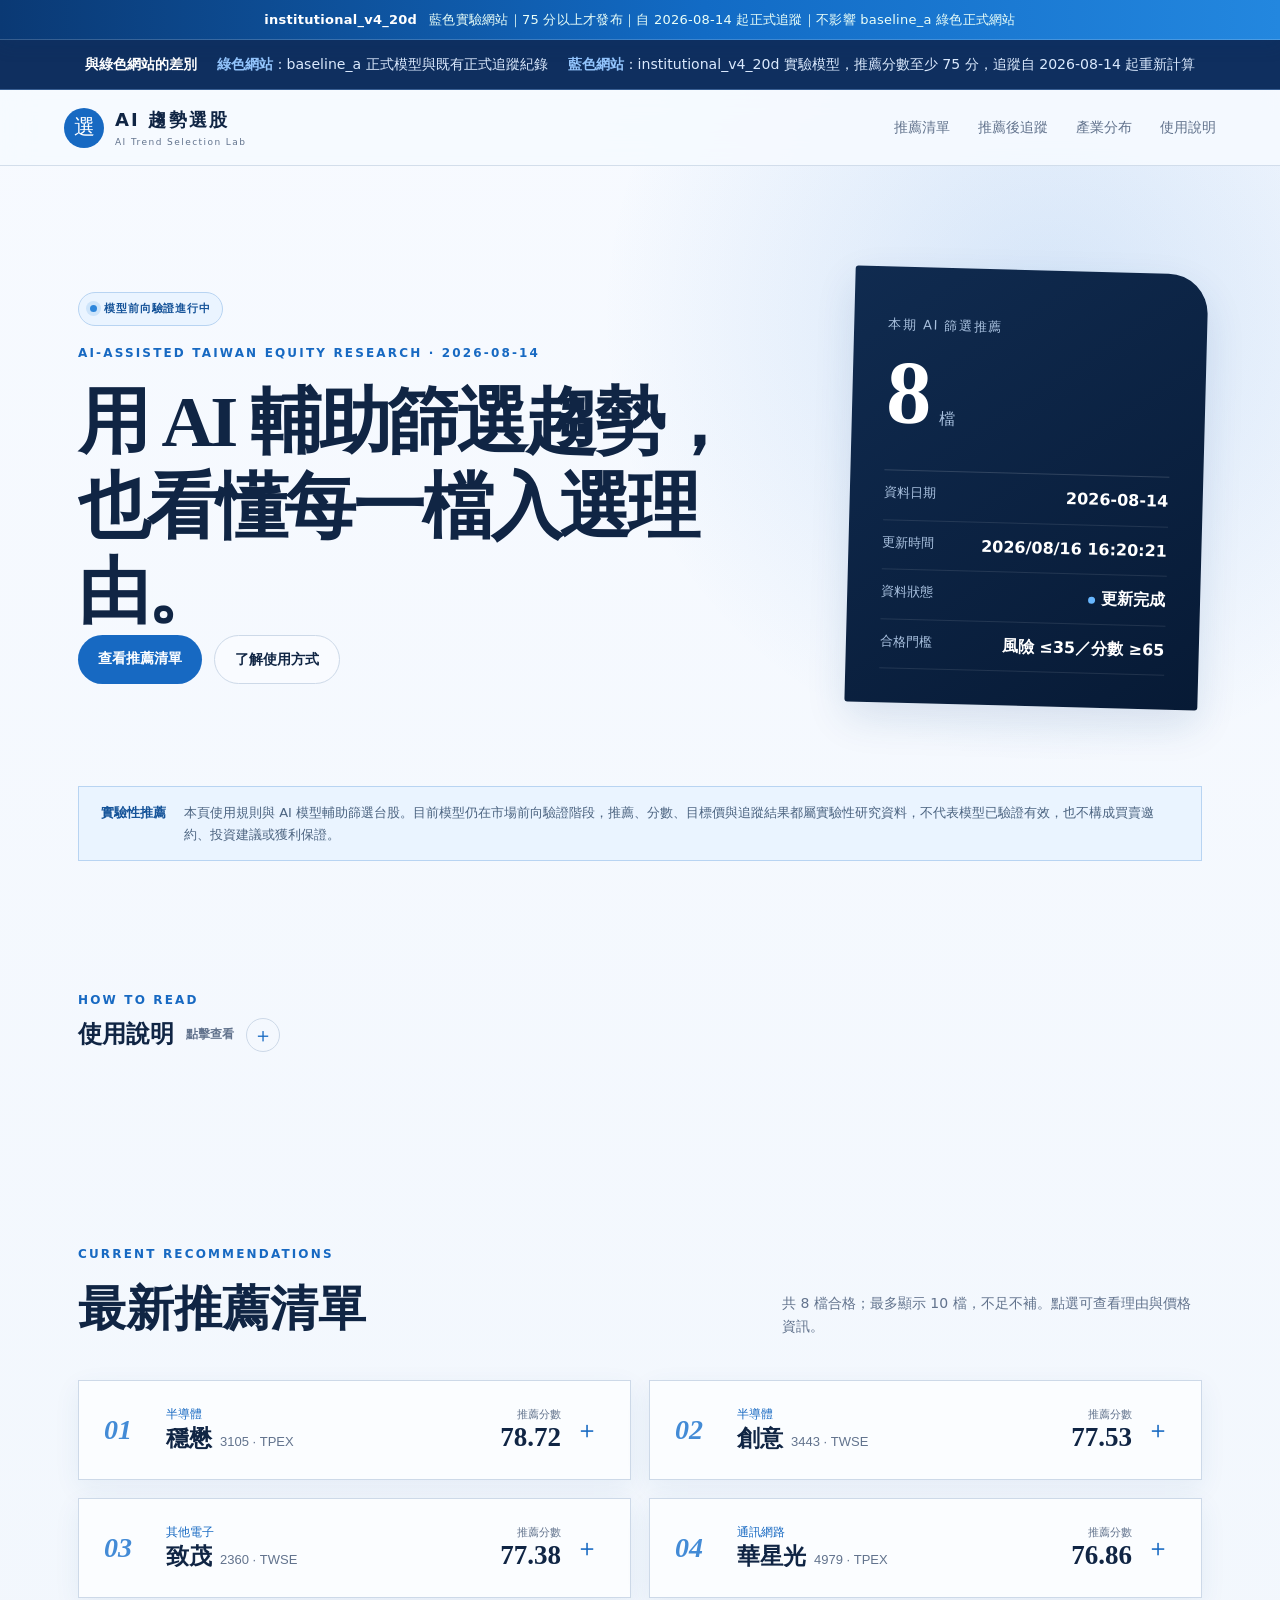
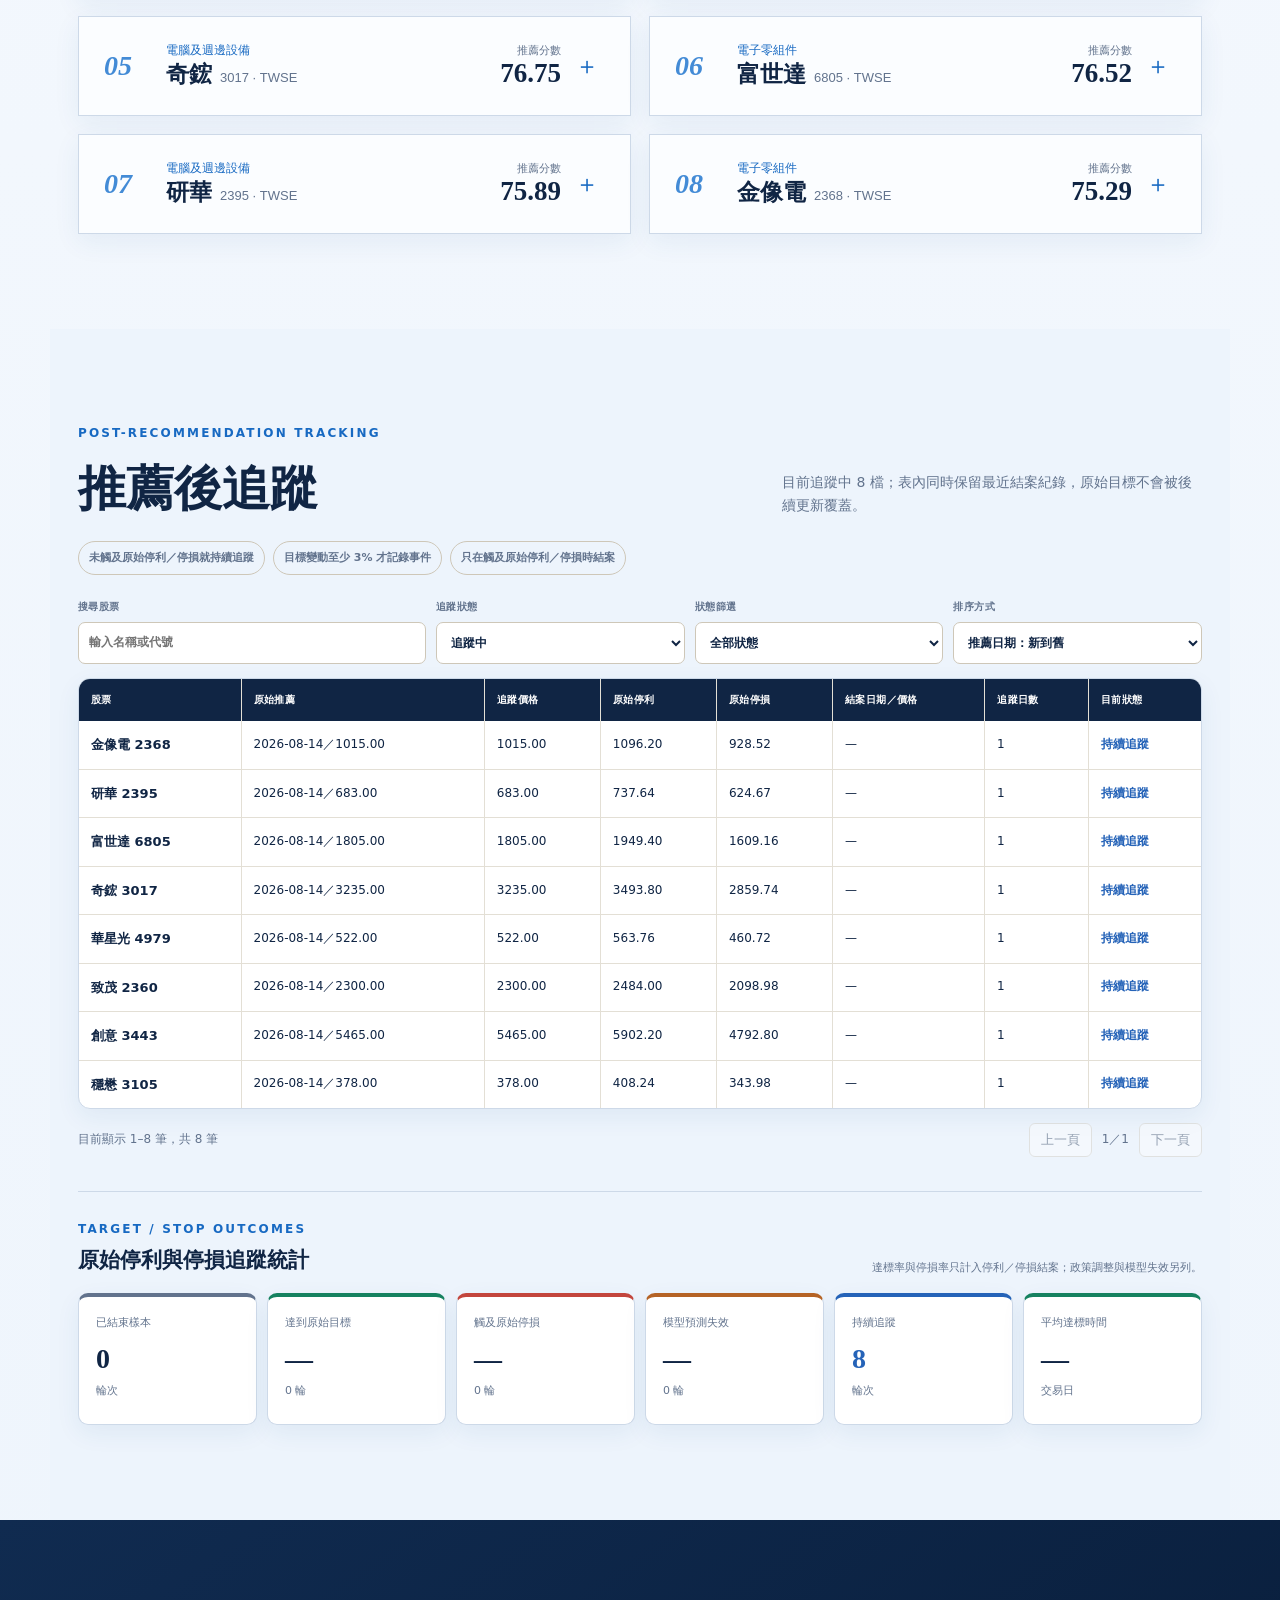
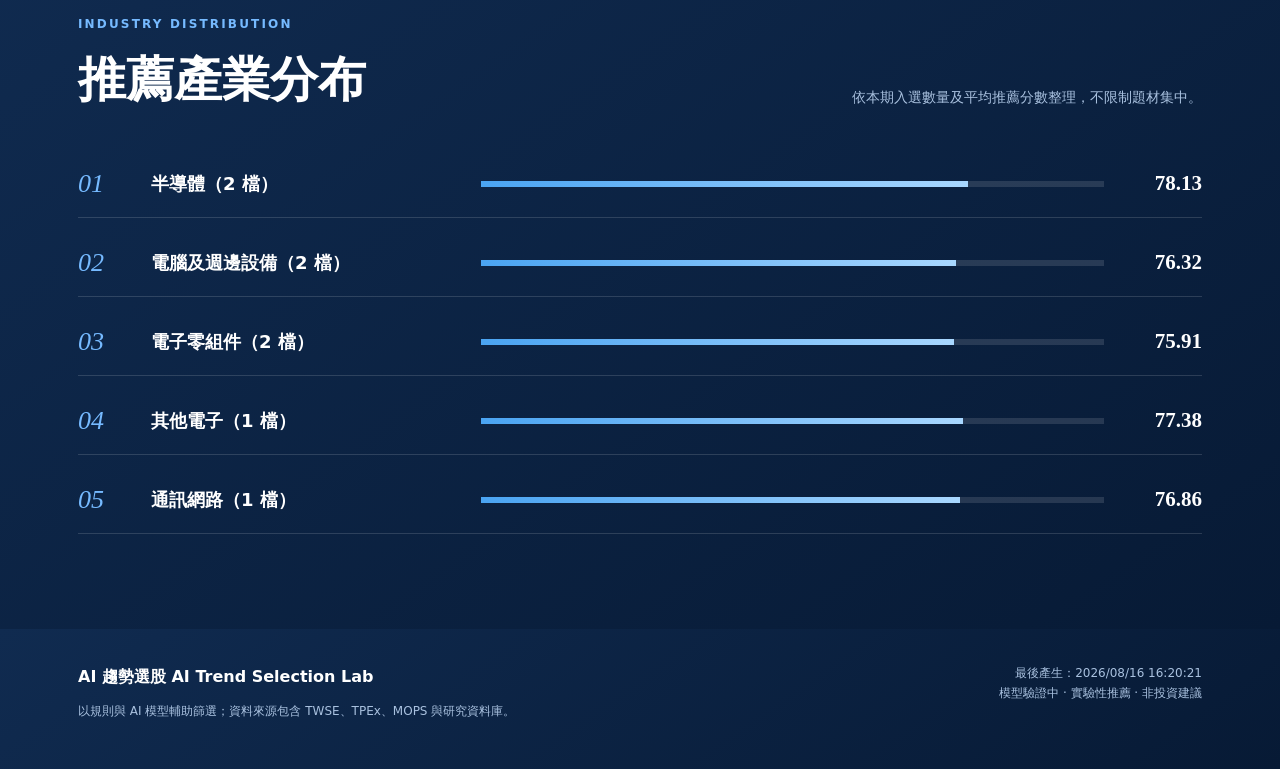
==== institutional-v4-20d/index.html @ fc63d59e "Update recommendation page for 2026-08-14" ====
<!doctype html>
<html lang="zh-Hant">
<head>
  <meta charset="utf-8">
  <meta name="viewport" content="width=device-width,initial-scale=1">
  <meta name="robots" content="noindex,nofollow,noarchive">
  <meta name="description" content="模型前向驗證中的 AI 台股篩選與實驗性推薦研究清單">
  <title>AI 趨勢選股研究室</title>
  <link rel="stylesheet" href="styles.css?v=20260723-1">
</head>
<body>
  <div class="local-model-banner">
    <strong>institutional_v4_20d</strong>
    <span>藍色實驗網站｜75 分以上才發布｜自 2026-08-14 起正式追蹤｜不影響 baseline_a 綠色正式網站</span>
  </div>
  <section class="model-difference" aria-label="藍色與綠色網站差異">
    <strong>與綠色網站的差別</strong>
    <div>
      <span><b>綠色網站</b>：baseline_a 正式模型與既有正式追蹤紀錄</span>
      <span><b>藍色網站</b>：institutional_v4_20d 實驗模型，推薦分數至少 75 分，追蹤自 2026-08-14 起重新計算</span>
    </div>
  </section>
  <header class="site-header">
    <a class="brand" href="#top">
      <span class="brand-mark">選</span>
      <span><strong>AI 趨勢選股</strong><small>AI Trend Selection Lab</small></span>
    </a>
    <nav>
      <a href="#recommendations">推薦清單</a>
      <a href="#tracking">推薦後追蹤</a>
      <a href="#industries">產業分布</a>
      <a href="#method">使用說明</a>
    </nav>
  </header>

  <main id="top">
    <section class="hero">
      <div class="hero-copy">
        <div class="validation-badge"><span></span>模型前向驗證進行中</div>
        <p class="eyebrow">AI-ASSISTED TAIWAN EQUITY RESEARCH · <span data-as-of>載入中</span></p>
        <h1>用 AI 輔助篩選趨勢，<br>也看懂每一檔入選理由。</h1>
        <div class="hero-actions">
          <a class="button primary" href="#recommendations">查看推薦清單</a>
          <a class="button secondary" href="#method">了解使用方式</a>
        </div>
      </div>
      <aside class="signal-panel">
        <p>本期 AI 篩選推薦</p>
        <strong data-count>—</strong><span>檔</span>
        <dl>
          <div><dt>資料日期</dt><dd data-as-of>—</dd></div>
          <div><dt>更新時間</dt><dd data-generated>—</dd></div>
          <div><dt>資料狀態</dt><dd class="status-dot" data-status>載入中</dd></div>
          <div><dt>合格門檻</dt><dd>風險 ≤35／分數 ≥65</dd></div>
        </dl>
      </aside>
    </section>

    <section class="notice">
      <strong>實驗性推薦</strong>
      <p>本頁使用規則與 AI 模型輔助篩選台股。目前模型仍在市場前向驗證階段，推薦、分數、目標價與追蹤結果都屬實驗性研究資料，不代表模型已驗證有效，也不構成買賣邀約、投資建議或獲利保證。</p>
    </section>

    <section class="section method">
      <details class="method-disclosure" id="method">
        <summary>
          <div>
            <p class="eyebrow">HOW TO READ</p>
            <div class="method-title-row">
              <h2>使用說明</h2>
              <span class="method-toggle"><span>點擊查看</span><b aria-hidden="true">＋</b></span>
            </div>
          </div>
        </summary>
        <p class="method-intro">先看當日推薦，再用推薦後追蹤查看之後更新的參考目標與狀態。</p>
        <ol class="method-steps">
          <li><span>01</span><div><h3>最新推薦</h3><p>風險不高於 35、分數不低於 65 才顯示；最多 10 檔且不補足。</p></div></li>
          <li><span>02</span><div><h3>個股詳情</h3><p>展開可查看價格、主要模型分數、日 K 圖、公司資訊與近期發展重點。</p></div></li>
          <li><span>03</span><div><h3>推薦後追蹤</h3><p>每輪固定保存推薦當時的原始停利與停損價格，只記錄是否觸及；未觸及就持續觀察。</p></div></li>
          <li><span>04</span><div><h3>大量資料操作</h3><p>可搜尋股票、切換追蹤中或已結案、篩選狀態、排序並以每頁 10 筆瀏覽。</p></div></li>
          <li><span>05</span><div><h3>研究用途</h3><p>分數與目標皆為模型參考；系統不管理實際持股、不配置固定本金，也不執行交易。</p></div></li>
          <li><span>06</span><div><h3>驗證狀態</h3><p>模型仍在收集未知未來市場資料；樣本成熟並通過預先設定門檻前，所有推薦均屬實驗性質。</p></div></li>
        </ol>
      </details>
    </section>

    <section class="section" id="recommendations">
      <div class="section-heading">
        <div><p class="eyebrow">CURRENT RECOMMENDATIONS</p><h2>最新推薦清單</h2></div>
        <p id="load-message">正在載入符合門檻的推薦資料；展開個股可查看完整內部分數。</p>
      </div>
      <div class="stock-grid" id="stock-grid"></div>
    </section>

    <section class="section tracking-section" id="tracking">
      <div class="section-heading">
        <div><p class="eyebrow">POST-RECOMMENDATION TRACKING</p><h2>推薦後追蹤</h2></div>
        <p id="tracking-message">保留原始推薦條件，並依最新模型資料更新參考目標與狀態。</p>
      </div>
      <div class="tracking-policy">
        <span>未觸及原始停利／停損就持續追蹤</span>
        <span>目標變動至少 3% 才記錄事件</span>
        <span>只在觸及原始停利／停損時結案</span>
      </div>
      <div class="tracking-controls">
        <label class="tracking-search">
          <span>搜尋股票</span>
          <input id="tracking-search" type="search" placeholder="輸入名稱或代號">
        </label>
        <label>
          <span>追蹤狀態</span>
          <select id="tracking-lifecycle">
            <option value="active">追蹤中</option>
            <option value="closed">已結案</option>
            <option value="all">全部</option>
          </select>
        </label>
        <label>
          <span>狀態篩選</span>
          <select id="tracking-status">
            <option value="all">全部狀態</option>
            <option value="active">持續追蹤</option>
            <option value="target_reached">已達原始目標</option>
            <option value="stop_triggered">已跌破原始停損</option>
            <option value="model_expired">模型預測失效</option>
          </select>
        </label>
        <label>
          <span>排序方式</span>
          <select id="tracking-sort">
            <option value="opened_desc">推薦日期：新到舊</option>
            <option value="days_desc">追蹤日數：多到少</option>
          </select>
        </label>
      </div>
      <div class="tracking-table-wrap">
        <table class="tracking-table">
          <thead><tr>
            <th>股票</th><th>原始推薦</th><th>追蹤價格</th><th>原始停利</th>
            <th>原始停損</th><th>結案日期／價格</th><th>追蹤日數</th><th>目前狀態</th>
          </tr></thead>
          <tbody id="tracking-body"></tbody>
        </table>
      </div>
      <div class="tracking-pagination">
        <span id="tracking-range">—</span>
        <div>
          <button id="tracking-prev" type="button">上一頁</button>
          <span id="tracking-page">—</span>
          <button id="tracking-next" type="button">下一頁</button>
        </div>
      </div>
      <section class="tracking-statistics" aria-labelledby="tracking-statistics-title">
        <div class="tracking-statistics-heading">
          <div>
            <p class="eyebrow">TARGET / STOP OUTCOMES</p>
            <h3 id="tracking-statistics-title">原始停利與停損追蹤統計</h3>
          </div>
          <p>達標率與停損率只計入停利／停損結案；政策調整與模型失效另列。</p>
        </div>
        <div class="tracking-stat-grid">
          <article class="tracking-stat-card neutral"><span>已結束樣本</span><strong data-tracking-stat="closed">0</strong><small>輪次</small></article>
          <article class="tracking-stat-card success"><span>達到原始目標</span><strong data-tracking-stat="target-rate">—</strong><small data-tracking-stat="target-count">0 輪</small></article>
          <article class="tracking-stat-card danger"><span>觸及原始停損</span><strong data-tracking-stat="stop-rate">—</strong><small data-tracking-stat="stop-count">0 輪</small></article>
          <article class="tracking-stat-card warning"><span>模型預測失效</span><strong data-tracking-stat="expired-rate">—</strong><small data-tracking-stat="expired-count">0 輪</small></article>
          <article class="tracking-stat-card active"><span>持續追蹤</span><strong data-tracking-stat="active">0</strong><small>輪次</small></article>
          <article class="tracking-stat-card success"><span>平均達標時間</span><strong data-tracking-stat="average-days">—</strong><small>交易日</small></article>
        </div>
      </section>
    </section>

    <section class="section industry-section" id="industries">
      <div class="section-heading">
        <div><p class="eyebrow">INDUSTRY DISTRIBUTION</p><h2>推薦產業分布</h2></div>
        <p>依本期入選數量及平均推薦分數整理，不限制題材集中。</p>
      </div>
      <div class="industry-list" id="industry-list"></div>
    </section>

  </main>

  <footer>
    <div><strong>AI 趨勢選股 AI Trend Selection Lab</strong><p>以規則與 AI 模型輔助篩選；資料來源包含 TWSE、TPEx、MOPS 與研究資料庫。</p></div>
    <div class="footer-meta"><span>最後產生：<span data-generated>—</span></span><span>模型驗證中 · 實驗性推薦 · 非投資建議</span></div>
  </footer>

  <template id="stock-template">
    <article class="stock-card">
      <button class="stock-summary" type="button" aria-expanded="false">
        <span class="rank"></span>
        <span class="stock-identity"><small class="industry"></small><strong class="name"></strong><span class="code"></span></span>
        <span class="score-block"><small>推薦分數</small><strong class="score"></strong></span>
        <span class="toggle" aria-hidden="true">＋</span>
      </button>
      <div class="stock-detail">
        <div class="detail-stats"></div>
        <div class="chart-grid">
          <figure class="chart-card price-chart">
            <figcaption><span>日K、成交量與投信</span><small>紅漲綠跌 · 共用時間軸</small></figcaption>
            <div class="chart-toolbar">
              <div class="ma-switch" aria-label="均線顯示">
                <label class="ma5"><input type="checkbox" value="5" checked>MA5</label>
                <label class="ma10"><input type="checkbox" value="10" checked>MA10</label>
                <label class="ma20"><input type="checkbox" value="20" checked>MA20</label>
              </div>
            </div>
            <div class="chart-host"></div>
          </figure>
          <figure class="chart-card score-chart"><figcaption><span>模型主要分數</span><small>下跌風險：低綠／中橘／高紅</small></figcaption><div class="chart-host"></div></figure>
        </div>
        <div class="reason-columns">
          <div class="selection-details">
            <h4>入選依據</h4>
            <ul class="positive-list"></ul>
            <section class="company-focus" hidden>
              <h5>近期發展重點</h5>
              <ul></ul>
              <div class="focus-meta"></div>
              <div class="focus-sources"></div>
            </section>
          </div>
          <aside class="company-profile">
            <h4>公司基本資訊</h4>
            <dl></dl>
          </aside>
        </div>
        <p class="formula"></p>
      </div>
    </article>
  </template>
  <script>
    // The recommendation bundle is regenerated before each launch. Give it a
    // unique URL so an already-open browser cannot reuse an older cached copy.
    const recommendationScript = document.createElement("script");
    recommendationScript.src = `recommendations-data.js?v=${Date.now()}`;
    recommendationScript.onload = () => {
      const appScript = document.createElement("script");
      appScript.src = `app.js?v=${Date.now()}`;
      document.body.appendChild(appScript);
    };
    document.body.appendChild(recommendationScript);
  </script>
</body>
</html>
---- institutional-v4-20d/styles.css ----
:root {
  --ink: #142a2b;
  --muted: #657574;
  --paper: #f5f1e8;
  --card: #fffdf8;
  --line: #d9d5ca;
  --teal: #0f6b65;
  --teal-dark: #084a47;
  --coral: #df6c4f;
  --gold: #bd8b2d;
  --shadow: 0 16px 40px rgba(20, 42, 43, .09);
}
* { box-sizing: border-box; }
html { scroll-behavior: smooth; }
body {
  margin: 0;
  color: var(--ink);
  background:
    radial-gradient(circle at 82% 8%, rgba(15,107,101,.10), transparent 26rem),
    var(--paper);
  font-family: "Noto Sans TC", "Microsoft JhengHei", system-ui, sans-serif;
  line-height: 1.65;
}
a { color: inherit; }
.site-header {
  height: 76px;
  padding: 0 clamp(22px, 5vw, 76px);
  display: flex;
  align-items: center;
  justify-content: space-between;
  border-bottom: 1px solid rgba(20,42,43,.12);
  background: rgba(245,241,232,.86);
  backdrop-filter: blur(14px);
  position: sticky;
  top: 0;
  z-index: 20;
}
.brand { display: flex; align-items: center; gap: 11px; text-decoration: none; }
.brand-mark {
  width: 40px; height: 40px; border-radius: 50%;
  display: grid; place-items: center; color: white; background: var(--teal);
  font-family: serif; font-size: 21px;
}
.brand strong { display:block; font-size: 18px; letter-spacing:.12em; }
.brand small { display:block; color:var(--muted); font-size:9px; letter-spacing:.16em; }
nav { display:flex; gap:28px; }
nav a { font-size:14px; text-decoration:none; color:var(--muted); }
nav a:hover { color:var(--teal); }
main { overflow:hidden; }
.hero {
  max-width: 1180px;
  margin: 0 auto;
  min-height: 620px;
  padding: 95px 28px 72px;
  display: grid;
  grid-template-columns: 1.45fr .75fr;
  gap: 90px;
  align-items: center;
}
.eyebrow { color:var(--teal); font-weight:800; font-size:12px; letter-spacing:.18em; margin:0 0 16px; }
h1 { font-family: "Noto Serif TC", "PMingLiU", serif; font-size:clamp(42px, 6vw, 72px); line-height:1.18; letter-spacing:-.045em; margin:0; }
.hero-intro { max-width:650px; color:var(--muted); font-size:18px; margin:28px 0 34px; }
.hero-actions { display:flex; gap:12px; flex-wrap:wrap; }
.validation-badge {
  width:fit-content; margin:0 0 18px; padding:7px 11px; border:1px solid #d8bd82;
  border-radius:999px; background:#fff7e4; color:#76520c; font-size:11px;
  font-weight:800; letter-spacing:.08em;
}
.validation-badge span {
  display:inline-block; width:7px; height:7px; margin-right:7px; border-radius:50%;
  background:var(--gold); box-shadow:0 0 0 4px rgba(189,139,45,.14);
}
.button { padding:12px 20px; border-radius:999px; text-decoration:none; font-weight:700; font-size:14px; }
.button.primary { color:white; background:var(--teal); }
.button.secondary { border:1px solid var(--line); background:rgba(255,255,255,.35); }
.signal-panel {
  background:var(--ink); color:white; border-radius:3px 40px 3px 3px;
  padding:34px; box-shadow:var(--shadow); transform:rotate(1.5deg);
}
.signal-panel > p { color:#aec4c0; font-size:13px; letter-spacing:.12em; }
.signal-panel > strong { font: 700 90px/1 serif; }
.signal-panel > span { color:#aec4c0; margin-left:8px; }
.signal-panel dl { margin:32px 0 0; border-top:1px solid rgba(255,255,255,.15); }
.signal-panel dl div { display:flex; justify-content:space-between; padding:11px 0; border-bottom:1px solid rgba(255,255,255,.1); }
.signal-panel dt { color:#aec4c0; font-size:13px; }
.signal-panel dd { margin:0; font-weight:700; }
.status-dot::before { content:""; display:inline-block; width:7px; height:7px; background:#66d6ad; border-radius:50%; margin-right:7px; }
.notice { max-width:1124px; margin:0 auto 30px; padding:15px 22px; border:1px solid #ddcba6; background:#fff7e4; display:flex; gap:18px; font-size:13px; }
.notice strong { color:#76520c; white-space:nowrap; }
.notice p { margin:0; color:#6d6047; }
.section { max-width:1180px; margin:0 auto; padding:95px 28px; }
.section-heading { display:flex; justify-content:space-between; align-items:end; gap:30px; margin-bottom:42px; }
.section-heading h2 { font:700 clamp(32px,4vw,48px)/1.2 "Noto Serif TC","PMingLiU",serif; margin:0; }
.section-heading > p { color:var(--muted); max-width:420px; margin:0; font-size:14px; }
.stock-grid { display:grid; grid-template-columns:1fr 1fr; gap:18px; }
.stock-card { background:var(--card); border:1px solid var(--line); box-shadow:0 8px 25px rgba(20,42,43,.035); }
.stock-card.open { grid-column:1/-1; box-shadow:var(--shadow); }
.stock-summary { width:100%; padding:25px; display:grid; grid-template-columns:48px 1fr auto 30px; gap:14px; align-items:center; text-align:left; color:inherit; background:none; border:0; cursor:pointer; }
.rank { color:var(--gold); font:italic 700 28px serif; }
.stock-identity small { display:block; color:var(--teal); font-size:12px; }
.stock-identity strong { font-size:23px; margin-right:8px; }
.stock-identity .code { color:var(--muted); font-size:13px; }
.score-block { text-align:right; }
.score-block small { display:block; color:var(--muted); font-size:11px; }
.score-block strong { font:700 27px serif; }
.toggle { font-size:24px; color:var(--teal); transition:.2s; }
.stock-card.open .toggle { transform:rotate(45deg); }
.stock-detail { display:none; padding:0 28px 28px 90px; }
.stock-card.open .stock-detail { display:block; }
.detail-stats { display:grid; grid-template-columns:repeat(4,1fr); gap:10px; background:transparent; border:0; margin-bottom:25px; }
.detail-stat { background:var(--paper); padding:14px; }
.detail-stat span { display:block; color:var(--muted); font-size:11px; }
.detail-stat strong { font-size:17px; }
.price-stat { position:relative; overflow:hidden; min-height:104px; padding:15px 16px 13px; border:1px solid var(--line); border-radius:11px; }
.price-stat::before { content:""; position:absolute; left:0; top:0; bottom:0; width:4px; background:var(--muted); }
.price-stat strong { display:block; margin:7px 0 3px; font:700 19px/1.2 serif; }
.price-stat small { display:block; color:var(--muted); font-size:10px; }
.price-stat.current { background:#f3f5f3; }.price-stat.current::before { background:#536a69; }
.price-stat.entry { background:#edf8f6; border-color:#c8e3de; }.price-stat.entry::before { background:var(--teal); }
.price-stat.target { background:#fff7e8; border-color:#ead7ae; }.price-stat.target::before { background:var(--gold); }
.price-stat.stop { background:#fff1ed; border-color:#edc9bf; }.price-stat.stop::before { background:var(--coral); }
.chart-grid { display:grid; grid-template-columns:2.4fr .8fr; gap:14px; margin:0 0 25px; }
.chart-card { margin:0; padding:18px; background:#fff; border:1px solid rgba(20,42,43,.1); border-radius:14px; min-width:0; box-shadow:0 8px 24px rgba(20,42,43,.055); }
.chart-card figcaption { display:flex; justify-content:space-between; gap:12px; font-size:13px; font-weight:800; margin-bottom:8px; }
.chart-card figcaption small { color:var(--muted); font-size:9px; font-weight:600; }
.legend::before { content:""; display:inline-block; width:10px; height:2px; margin:0 3px 3px 0; background:currentColor; }
.legend.ma5 { color:#df6c4f; }.legend.ma10 { color:#bd8b2d; }.legend.ma20 { color:#0f6b65; }.legend.ma60 { color:#7896a5; }
.chart-host { min-height:230px; }
.chart-host svg { display:block; width:100%; height:230px; overflow:visible; }
.price-chart .chart-host { min-height:360px; }
.price-chart .chart-host svg { height:360px; }
.chart-toolbar { display:flex; justify-content:space-between; align-items:center; gap:10px; margin:8px 0 3px; flex-wrap:wrap; }
.ma-switch { display:flex; gap:9px; flex-wrap:wrap; }
.ma-switch label { font-size:9px; font-weight:800; cursor:pointer; }
.ma-switch input { width:11px; height:11px; margin:0 3px 0 0; vertical-align:-2px; accent-color:currentColor; }
.ma-switch .ma5 { color:#df6c4f; }.ma-switch .ma10 { color:#bd8b2d; }.ma-switch .ma20 { color:#0f6b65; }
.chart-axis { stroke:#c9c5bb; stroke-width:1; }
.chart-gridline { stroke:#e9e6df; stroke-width:1; stroke-dasharray:3 4; }
.chart-label { fill:var(--muted); font-size:9px; }
.chart-latest { fill:var(--ink); font-size:10px; font-weight:800; }
.chart-section-label { fill:var(--ink); font-size:12px; font-weight:900; letter-spacing:.02em; }
.chart-crosshair { stroke:#344c4d; stroke-width:1; stroke-dasharray:3 3; pointer-events:none; }
.chart-tooltip { pointer-events:none; }
.chart-tooltip rect { fill:rgba(11,29,30,.94); stroke:rgba(255,255,255,.16); stroke-width:1; }
.chart-tooltip text { fill:#fff; font-size:10px; font-weight:650; }
.chart-tooltip tspan:first-child { fill:#80d5ca; font-weight:800; }
.chart-hover-layer { cursor:crosshair; touch-action:none; }
.score-bars { display:grid; gap:15px; padding:12px 2px 0; }
.score-row { display:grid; grid-template-columns:1fr 42px; gap:8px; font-size:11px; }
.score-row strong { text-align:right; font-size:13px; }
.score-track { grid-column:1/-1; height:9px; background:#e8e5de; border-radius:99px; overflow:hidden; }
.score-track span { display:block; height:100%; border-radius:99px; background:linear-gradient(90deg,#73c2b8,var(--teal)); }
.score-row.risk-low .score-track span { background:linear-gradient(90deg,#73c2b8,#168260); }
.score-row.risk-medium .score-track span { background:linear-gradient(90deg,#dfb65c,#c88722); }
.score-row.risk-high .score-track span { background:linear-gradient(90deg,#ef9a7f,#d84f45); }
.reason-columns { display:grid; grid-template-columns:1fr 1fr; gap:35px; align-items:start; }
.reason-columns h4 { margin:0 0 8px; }
.reason-columns ul { margin:0; padding-left:19px; color:var(--muted); font-size:14px; }
.positive-list li::marker { color:var(--teal); }
.selection-details { padding:18px 20px; }
.company-profile { padding:18px 20px; border:1px solid var(--line); border-radius:11px; background:#f7f5ef; }
.company-profile h4 { margin:0 0 13px; }
.company-profile dl { margin:0; display:grid; grid-template-columns:1fr 1fr; border-top:1px solid #d8d2c5; border-left:1px solid #d8d2c5; background:rgba(255,255,255,.58); }
.company-profile dl div { display:grid; min-height:42px; grid-template-columns:minmax(68px,.9fr) minmax(0,1.1fr); align-items:center; border-right:1px solid #d8d2c5; border-bottom:1px solid #d8d2c5; }
.company-profile dt { align-self:stretch; display:flex; align-items:center; padding:8px 9px; border-right:1px solid #e3dfd5; background:#ebe7dd; color:var(--muted); font-size:10px; letter-spacing:.03em; }
.company-profile dd { margin:0; padding:8px 9px; overflow-wrap:anywhere; font-size:12px; font-weight:800; text-align:left; }
.company-focus { margin-top:22px; padding-top:18px; border-top:1px solid var(--line); }
.company-focus[hidden] { display:none; }
.company-focus h5 { margin:0 0 9px; font-size:14px; }
.company-focus ul { margin:0; padding-left:18px; color:var(--ink); font-size:12px; line-height:1.65; }
.company-focus li + li { margin-top:6px; }
.company-focus li::marker { color:var(--teal); }
.focus-meta { margin-top:11px; color:var(--muted); font-size:10px; line-height:1.5; }
.focus-sources { display:flex; flex-wrap:wrap; gap:7px; margin-top:9px; }
.focus-sources a { padding:5px 8px; border:1px solid #c8c1b2; border-radius:99px; color:var(--teal); font-size:10px; font-weight:800; text-decoration:none; }
.focus-sources a:hover { background:#e9eee8; }
.formula { margin:20px 0 0; padding-top:14px; border-top:1px solid var(--line); color:var(--muted); font-size:12px; }
.tracking-section { background:#f4f1e9; }
.tracking-policy { display:flex; flex-wrap:wrap; gap:8px; margin:-18px 0 24px; }
.tracking-policy span { padding:7px 10px; border:1px solid #cec7b8; border-radius:99px; color:var(--muted); font-size:11px; font-weight:700; }
.tracking-controls { display:grid; grid-template-columns:minmax(210px,1.4fr) repeat(3,minmax(145px,1fr)); gap:10px; margin-bottom:14px; }
.tracking-controls label { display:flex; flex-direction:column; gap:6px; color:var(--muted); font-size:10px; font-weight:800; letter-spacing:.04em; }
.tracking-controls input,.tracking-controls select { width:100%; min-height:42px; padding:8px 10px; border:1px solid #cec7b8; border-radius:7px; background:#fff; color:var(--ink); font:inherit; font-size:12px; letter-spacing:0; }
.tracking-controls input:focus,.tracking-controls select:focus { outline:2px solid rgba(15,107,101,.2); border-color:var(--teal); }
.tracking-table-wrap { overflow-x:auto; border:1px solid var(--line); border-radius:12px; background:#fff; }
.tracking-table { width:100%; min-width:980px; border-collapse:collapse; }
.tracking-table th,.tracking-table td { padding:13px 12px; border-right:1px solid #e3dfd5; border-bottom:1px solid #e3dfd5; text-align:left; white-space:nowrap; font-size:12px; }
.tracking-table thead th { background:var(--ink); color:#fff; font-size:10px; letter-spacing:.04em; }
.tracking-table tbody th { color:var(--ink); font-size:13px; }
.tracking-table tr:last-child th,.tracking-table tr:last-child td { border-bottom:0; }
.tracking-table th:last-child,.tracking-table td:last-child { border-right:0; }
.tracking-status { font-weight:800; color:var(--teal); }
.tracking-status.active { color:#2563b8; }
.tracking-status.stop_triggered { color:#c3463d; }
.tracking-status.target_reached { color:#168260; }
.tracking-status.model_expired { color:#b56325; }
.tracking-status.policy_disqualified { color:#6b7280; }
.tracking-empty td { padding:35px 15px; color:var(--muted); text-align:center; }
.tracking-pagination { display:flex; align-items:center; justify-content:space-between; gap:20px; margin-top:14px; color:var(--muted); font-size:12px; }
.tracking-pagination > div { display:flex; align-items:center; gap:10px; }
.tracking-pagination button { padding:7px 11px; border:1px solid #cec7b8; border-radius:6px; background:#fff; color:var(--ink); cursor:pointer; }
.tracking-pagination button:disabled { opacity:.4; cursor:default; }
.tracking-statistics { margin-top:34px; padding-top:28px; border-top:1px solid var(--line); }
.tracking-statistics-heading { display:flex; align-items:end; justify-content:space-between; gap:24px; margin-bottom:16px; }
.tracking-statistics-heading .eyebrow { margin:0 0 3px; }
.tracking-statistics-heading h3 { margin:0; font-size:21px; }
.tracking-statistics-heading > p { max-width:470px; margin:0; color:var(--muted); font-size:11px; text-align:right; }
.tracking-stat-grid { display:grid; grid-template-columns:repeat(auto-fit,minmax(135px,1fr)); gap:10px; }
.tracking-stat-card { min-height:132px; padding:17px; border:1px solid var(--line); border-top:4px solid var(--muted); border-radius:10px; background:#fff; }
.tracking-stat-card span,.tracking-stat-card small { display:block; color:var(--muted); font-size:11px; }
.tracking-stat-card strong { display:block; margin:10px 0 7px; color:var(--ink); font:700 28px serif; }
.tracking-stat-card.success { border-top-color:#168260; }
.tracking-stat-card.danger { border-top-color:#c3463d; }
.tracking-stat-card.warning { border-top-color:#b56325; }
.tracking-stat-card.active { border-top-color:#2563b8; }
.tracking-stat-card.active strong { color:#2563b8; }
.industry-section { max-width:none; background:var(--ink); color:white; padding-left:max(28px,calc((100vw - 1124px)/2)); padding-right:max(28px,calc((100vw - 1124px)/2)); }
.industry-section .section-heading > p { color:#aebfbd; }
.industry-section .eyebrow { color:#73c2b8; }
.industry-list { display:grid; gap:12px; }
.industry-row { display:grid; grid-template-columns:55px 1fr minmax(150px,2fr) 80px; align-items:center; gap:18px; padding:18px 0; border-bottom:1px solid rgba(255,255,255,.14); }
.industry-row .place { color:#73c2b8; font:italic 26px serif; }
.industry-row strong { font-size:18px; }
.industry-bar { height:6px; background:rgba(255,255,255,.12); }
.industry-bar span { display:block; height:100%; background:linear-gradient(90deg,#73c2b8,#dfb65c); }
.industry-score { text-align:right; font:700 21px serif; }
.validation-layout { display:grid; grid-template-columns:2fr 1fr 1fr; gap:15px; }
.progress-card,.metric-card { background:var(--card); border:1px solid var(--line); padding:26px; }
.progress-top { display:flex; justify-content:space-between; align-items:end; }
.progress-top strong { font:700 40px serif; }
.progress-top small { color:var(--muted); font-size:16px; }
.progress-track { height:8px; background:#dedbd3; margin:22px 0 12px; }
.progress-track span { display:block; height:100%; background:var(--teal); }
.progress-card p,.metric-card small { color:var(--muted); margin:0; font-size:12px; }
.metric-card span { display:block; color:var(--muted); font-size:12px; }
.metric-card strong { display:block; font:700 40px serif; margin:16px 0 12px; }
.method-steps { list-style:none; padding:0; margin:0; display:grid; grid-template-columns:1fr 1fr; gap:0 45px; }
.method-steps li { display:grid; grid-template-columns:52px 1fr; gap:15px; padding:26px 0; border-top:1px solid var(--line); }
.method-steps li > span { color:var(--gold); font:italic 22px serif; }
.method-steps h3 { margin:0 0 7px; }
.method-steps p { color:var(--muted); margin:0; font-size:14px; }
.method-disclosure summary { display:inline-flex; align-items:center; cursor:pointer; list-style:none; }
.method-disclosure { scroll-margin-top:110px; }
.method-disclosure summary::-webkit-details-marker { display:none; }
.method-title-row { display:flex; align-items:center; flex-wrap:wrap; gap:12px; margin-top:4px; }
.method-disclosure summary h2 { margin:0; }
.method-disclosure summary .eyebrow { margin:0; }
.method-toggle { display:flex; align-items:center; gap:12px; color:var(--muted); font-size:12px; font-weight:800; }
.method-toggle b { display:grid; width:34px; height:34px; place-items:center; border:1px solid var(--line); border-radius:50%; color:var(--teal); font-size:20px; font-weight:400; transition:transform .2s ease; }
.method-disclosure[open] .method-toggle b { transform:rotate(45deg); }
.method-disclosure[open] .method-toggle > span { font-size:0; }
.method-disclosure[open] .method-toggle > span::after { content:"收起說明"; font-size:12px; }
.method-intro { margin:26px 0 18px; color:var(--muted); font-size:14px; }
footer { padding:35px max(28px,calc((100vw - 1124px)/2)); background:#0b1d1e; color:white; display:flex; justify-content:space-between; gap:30px; }
footer p,.footer-meta { color:#92a4a3; font-size:12px; }
.footer-meta { display:flex; flex-direction:column; text-align:right; }
@media (max-width:800px) {
  nav { display:none; }
  .hero { grid-template-columns:1fr; gap:45px; padding-top:65px; }
  .signal-panel { transform:none; }
  .stock-grid,.reason-columns,.method-steps { grid-template-columns:1fr; }
  .stock-card.open { grid-column:auto; }
  .stock-detail { padding-left:25px; }
  .detail-stats { grid-template-columns:1fr 1fr; }
  .chart-grid { grid-template-columns:1fr; }
  .validation-layout { grid-template-columns:1fr; }
  .tracking-controls { grid-template-columns:1fr 1fr; }
  .section-heading { align-items:start; flex-direction:column; }
  .industry-row { grid-template-columns:42px 1fr 60px; }
  .industry-bar { grid-column:2/4; grid-row:2; }
  footer { flex-direction:column; }
  .footer-meta { text-align:left; }
}
@media (max-width:480px) {
  h1 { font-size:39px; }
  .hero { padding-left:20px; padding-right:20px; }
  .section { padding:70px 20px; }
  .stock-summary { grid-template-columns:36px 1fr auto; padding:20px 16px; }
  .toggle { display:none; }
  .stock-identity strong { font-size:20px; }
  .detail-stats { grid-template-columns:1fr; }
  .company-profile dl { grid-template-columns:1fr; }
  .tracking-controls { grid-template-columns:1fr; }
  .tracking-table-wrap { overflow:visible; border:0; background:transparent; }
  .tracking-table { min-width:0; border-collapse:separate; border-spacing:0 12px; }
  .tracking-table thead { display:none; }
  .tracking-table tbody,.tracking-table tr,.tracking-table th,.tracking-table td { display:block; }
  .tracking-table tr { padding:12px 14px; border:1px solid var(--line); border-radius:10px; background:#fff; }
  .tracking-table th,.tracking-table td { display:grid; grid-template-columns:112px 1fr; gap:10px; padding:7px 0; border:0; white-space:normal; }
  .tracking-table th::before,.tracking-table td::before { content:attr(data-label); color:var(--muted); font-size:10px; font-weight:700; }
  .tracking-empty td { display:block; text-align:center; }
  .tracking-empty td::before { display:none; }
  .tracking-pagination { align-items:flex-start; flex-direction:column; }
  .method-title-row { gap:9px; }
  .method-toggle { gap:7px; }
  .method-toggle b { width:30px; height:30px; }
}
/* Local-only institutional_v4_20d identity banner. */
.local-model-banner {
  position: sticky;
  top: 0;
  z-index: 1000;
  display: flex;
  justify-content: center;
  gap: 12px;
  padding: 9px 18px;
  color: #eafff8;
  background: linear-gradient(90deg, #0b5a51, #087f6f);
  border-bottom: 1px solid rgba(255, 255, 255, .18);
  font-size: 13px;
  letter-spacing: .02em;
}

.model-difference {
  display: flex;
  align-items: center;
  justify-content: center;
  gap: 1.25rem;
  padding: 0.8rem clamp(1rem, 4vw, 3rem);
  color: #dbeafe;
  background: #0f2f5f;
  border-bottom: 1px solid rgba(147, 197, 253, 0.32);
  font-size: 0.88rem;
}

.model-difference > strong {
  flex: 0 0 auto;
  color: #fff;
}

.model-difference div {
  display: flex;
  flex-wrap: wrap;
  justify-content: center;
  gap: 0.35rem 1.25rem;
}

.model-difference b {
  color: #93c5fd;
}

@media (max-width: 760px) {
  .model-difference {
    align-items: flex-start;
    flex-direction: column;
    gap: 0.45rem;
  }

  .model-difference div {
    flex-direction: column;
  }
}

.local-model-banner strong {
  color: #fff;
}

@media (max-width: 640px) {
  .local-model-banner {
    align-items: center;
    flex-direction: column;
    gap: 2px;
    text-align: center;
  }
}

/* institutional_v4_20d local identity: blue research palette. */
:root {
  --ink: #102544;
  --muted: #62738d;
  --paper: #f2f7fd;
  --card: #fbfdff;
  --line: #cdd9e8;
  --teal: #1769c2;
  --teal-dark: #0c468b;
  --gold: #438bd6;
  --shadow: 0 16px 40px rgba(19, 66, 124, .12);
}

body {
  background:
    radial-gradient(circle at 82% 8%, rgba(37, 120, 214, .16), transparent 28rem),
    linear-gradient(180deg, #f7faff 0%, var(--paper) 44%, #edf4fc 100%);
}

.site-header {
  border-bottom-color: rgba(28, 75, 133, .16);
  background: rgba(246, 250, 255, .9);
}

.local-model-banner {
  background: linear-gradient(90deg, #0a3974, #126bc5 55%, #2387df);
  box-shadow: 0 5px 18px rgba(8, 54, 112, .2);
}

.validation-badge,
.notice {
  border-color: #b8d4f2;
  background: #eaf4ff;
}

.validation-badge,
.notice strong { color: #155399; }
.notice p { color: #4c6481; }
.validation-badge span {
  background: #2d86db;
  box-shadow: 0 0 0 4px rgba(45, 134, 219, .15);
}

.signal-panel,
.industry-section,
footer {
  background: linear-gradient(145deg, #102b50, #071a35);
}

.signal-panel > p,
.signal-panel > span,
.signal-panel dt,
.industry-section .section-heading > p,
footer p,
.footer-meta { color: #a9c1df; }

.status-dot::before { background: #68b7ff; }
.stock-card,
.chart-card,
.tracking-table-wrap,
.tracking-stat-card { box-shadow: 0 8px 25px rgba(26, 78, 140, .07); }
.detail-stat.current { background: #eef3fa; }
.detail-stat.entry { background: #e9f3ff; border-color: #bdd8f4; }
.company-profile { background: #f1f6fc; }
.company-profile dt { background: #e4edf8; }
.tracking-section { background: #edf4fc; }
.tracking-controls input:focus,
.tracking-controls select:focus { outline-color: rgba(23, 105, 194, .22); }

.legend.ma20,
.ma-switch .ma20 { color: #1769c2; }
.chart-axis { stroke: #bdccdd; }
.chart-gridline { stroke: #e1eaf4; }
.chart-crosshair { stroke: #284f7d; }
.chart-tooltip rect { fill: rgba(7, 27, 55, .95); }
.chart-tooltip tspan:first-child { fill: #78baff; }
.score-track { background: #dde8f4; }
.score-track span { background: linear-gradient(90deg, #77b9f5, #1769c2); }
.industry-section .eyebrow,
.industry-row .place { color: #76baff; }
.industry-bar span { background: linear-gradient(90deg, #4aa4f2, #a8d7ff); }
.official-updates {
  margin-top: 18px;
  padding: 16px 18px;
  border: 1px solid rgba(37, 99, 235, 0.25);
  border-radius: 14px;
  background: rgba(239, 246, 255, 0.78);
}
.official-updates h4 { margin: 0 0 10px; font-size: 1rem; }
.official-updates ul { margin: 0; padding-left: 20px; display: grid; gap: 8px; }
.official-updates a { color: inherit; text-decoration-thickness: 1px; text-underline-offset: 3px; }
.official-updates-meta { margin: 12px 0 0; color: var(--muted); font-size: 0.82rem; }
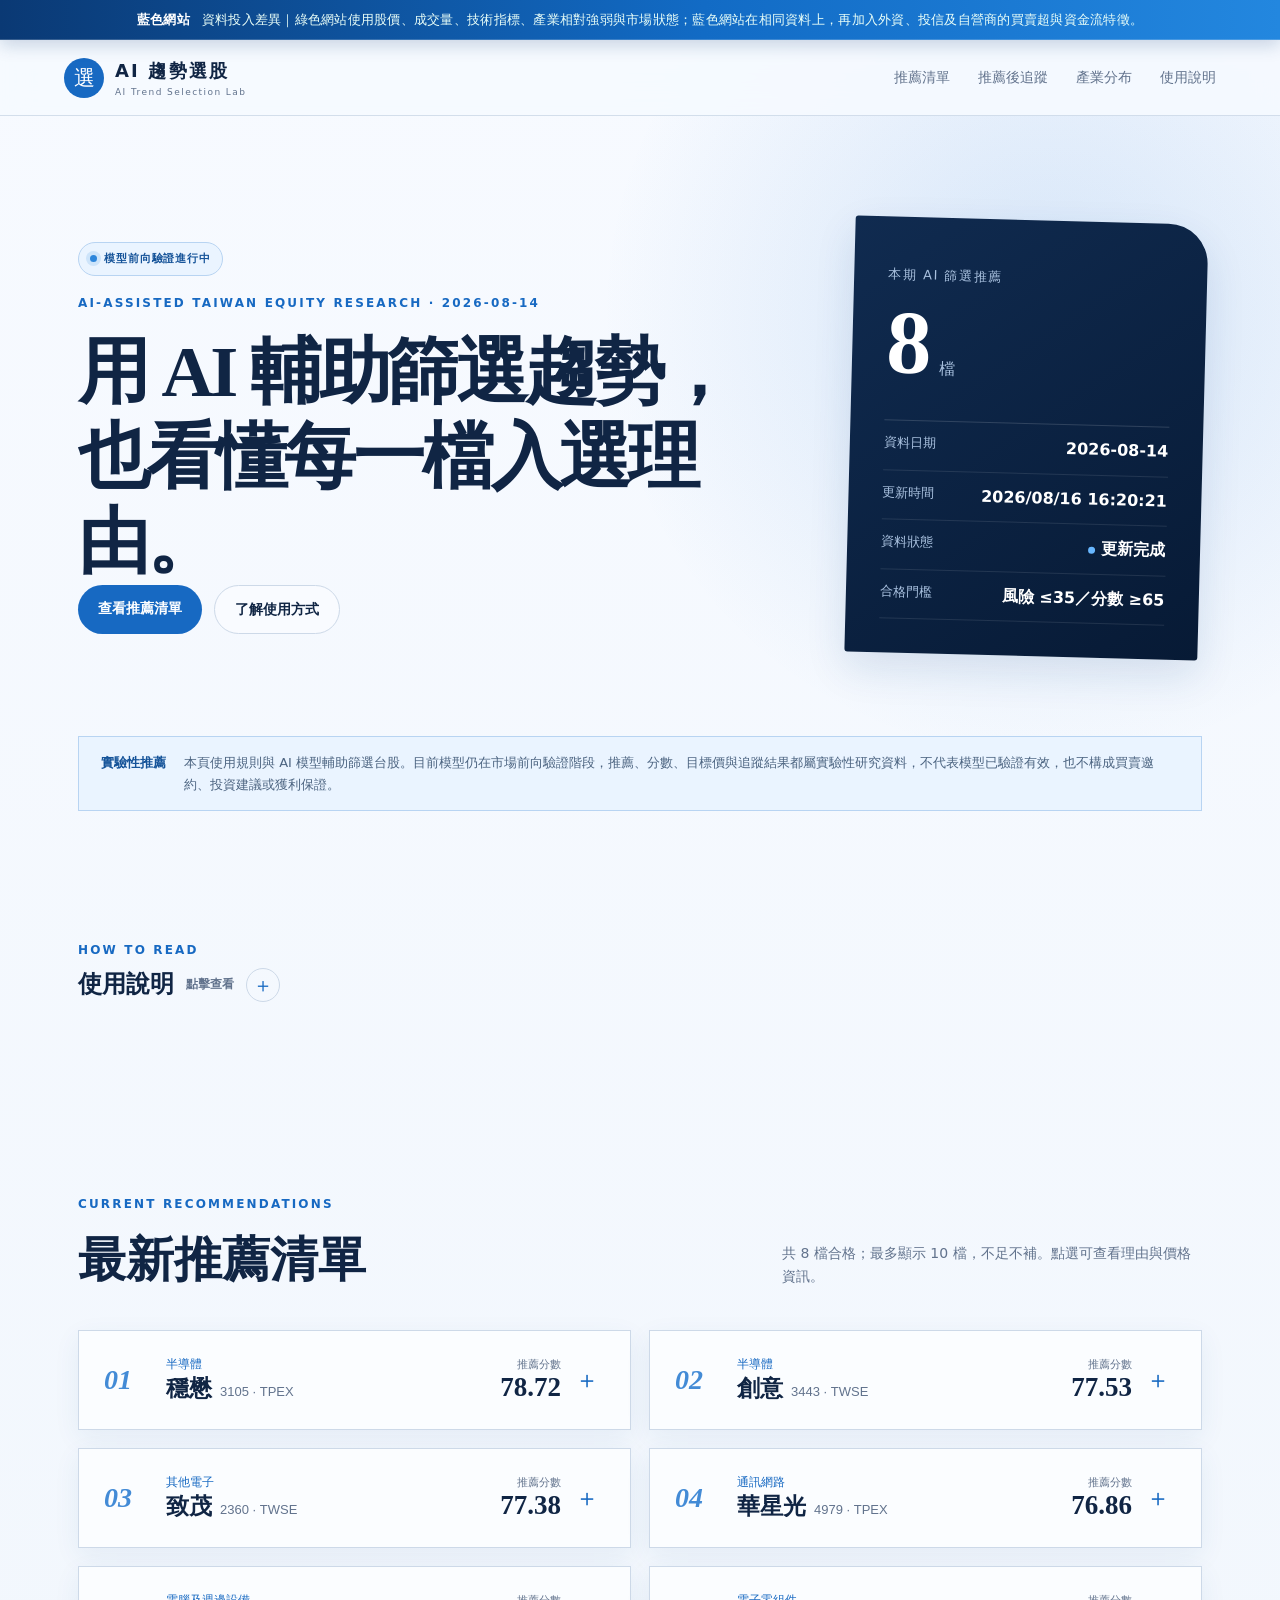
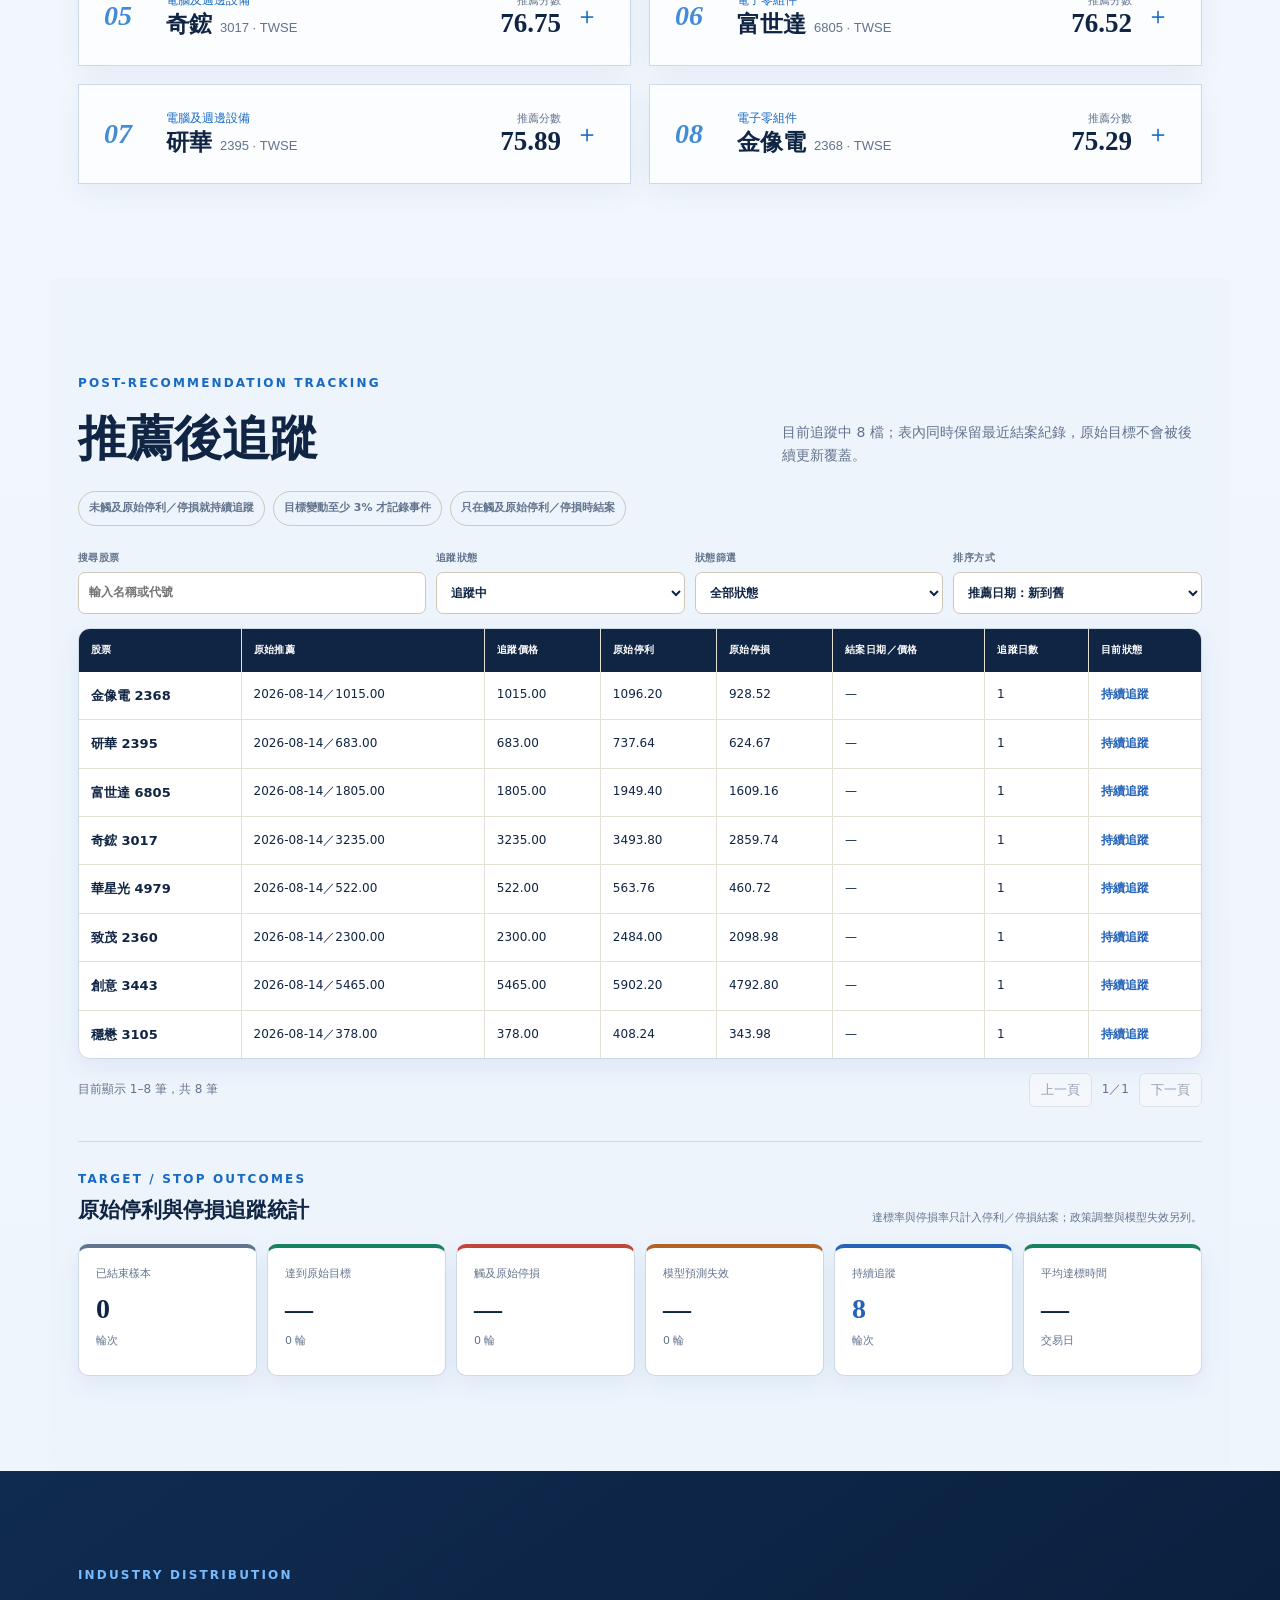
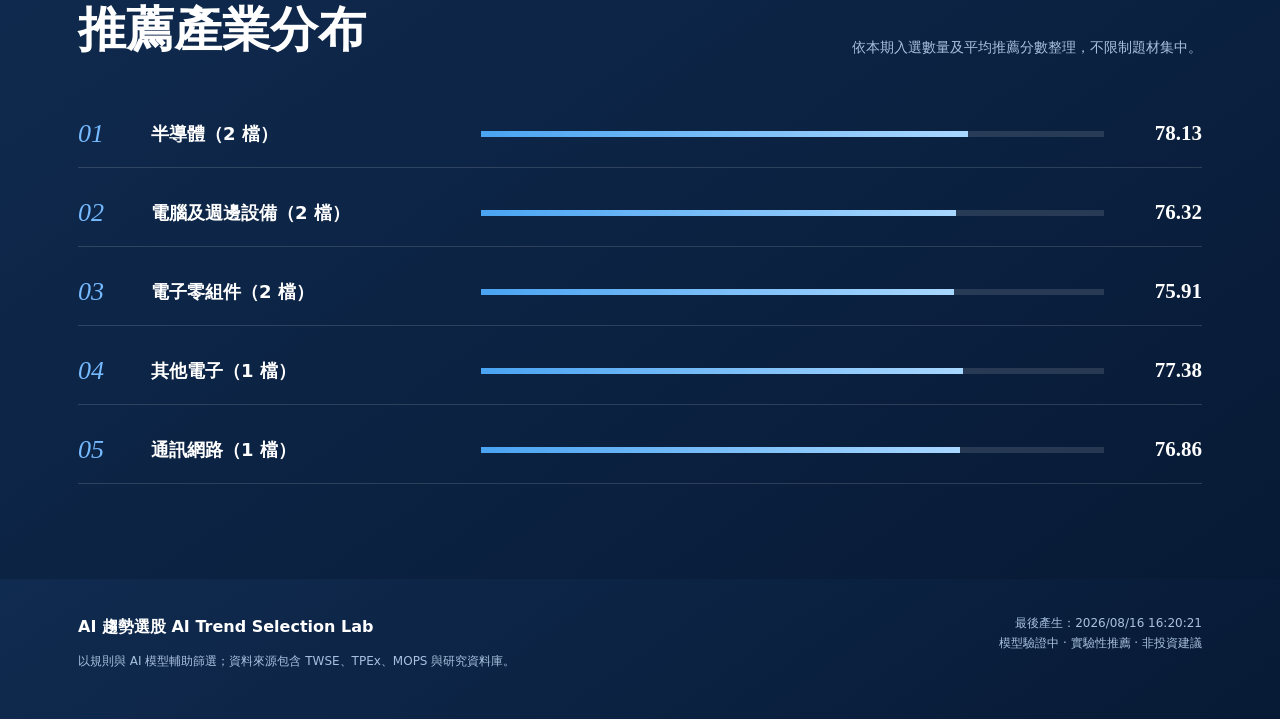
==== commit cdb5b5f8: "Update recommendation page for 2026-08-14" ====
--- a/institutional-v4-20d/index.html
+++ b/institutional-v4-20d/index.html
@@ -10,16 +10,9 @@
 </head>
 <body>
   <div class="local-model-banner">
-    <strong>institutional_v4_20d</strong>
-    <span>藍色實驗網站｜75 分以上才發布｜自 2026-08-14 起正式追蹤｜不影響 baseline_a 綠色正式網站</span>
+    <strong>藍色網站</strong>
+    <span>資料投入差異｜綠色網站使用股價、成交量、技術指標、產業相對強弱與市場狀態；藍色網站在相同資料上，再加入外資、投信及自營商的買賣超與資金流特徵。</span>
   </div>
-  <section class="model-difference" aria-label="藍色與綠色網站差異">
-    <strong>與綠色網站的差別</strong>
-    <div>
-      <span><b>綠色網站</b>：baseline_a 正式模型與既有正式追蹤紀錄</span>
-      <span><b>藍色網站</b>：institutional_v4_20d 實驗模型，推薦分數至少 75 分，追蹤自 2026-08-14 起重新計算</span>
-    </div>
-  </section>
   <header class="site-header">
     <a class="brand" href="#top">
       <span class="brand-mark">選</span>
--- a/institutional-v4-20d/styles.css
+++ b/institutional-v4-20d/styles.css
@@ -311,46 +311,6 @@
   letter-spacing: .02em;
 }
 
-.model-difference {
-  display: flex;
-  align-items: center;
-  justify-content: center;
-  gap: 1.25rem;
-  padding: 0.8rem clamp(1rem, 4vw, 3rem);
-  color: #dbeafe;
-  background: #0f2f5f;
-  border-bottom: 1px solid rgba(147, 197, 253, 0.32);
-  font-size: 0.88rem;
-}
-
-.model-difference > strong {
-  flex: 0 0 auto;
-  color: #fff;
-}
-
-.model-difference div {
-  display: flex;
-  flex-wrap: wrap;
-  justify-content: center;
-  gap: 0.35rem 1.25rem;
-}
-
-.model-difference b {
-  color: #93c5fd;
-}
-
-@media (max-width: 760px) {
-  .model-difference {
-    align-items: flex-start;
-    flex-direction: column;
-    gap: 0.45rem;
-  }
-
-  .model-difference div {
-    flex-direction: column;
-  }
-}
-
 .local-model-banner strong {
   color: #fff;
 }
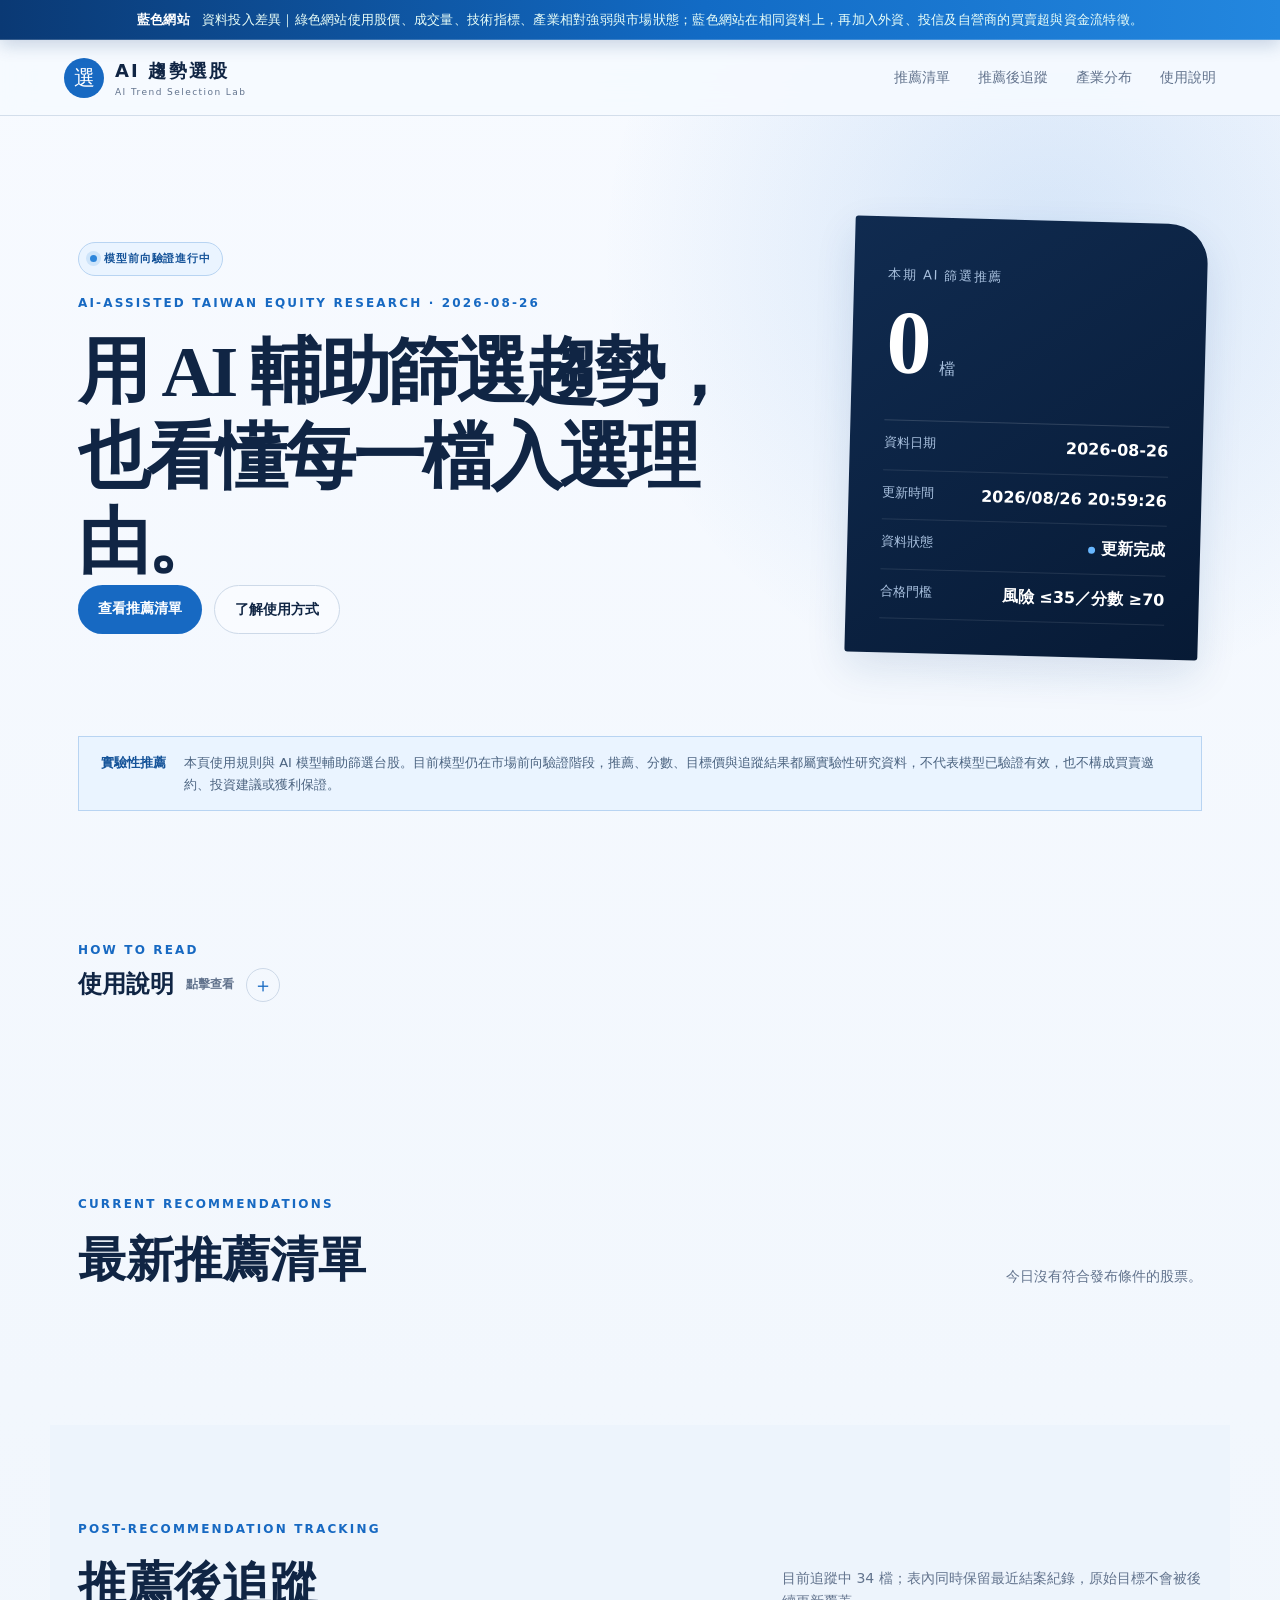
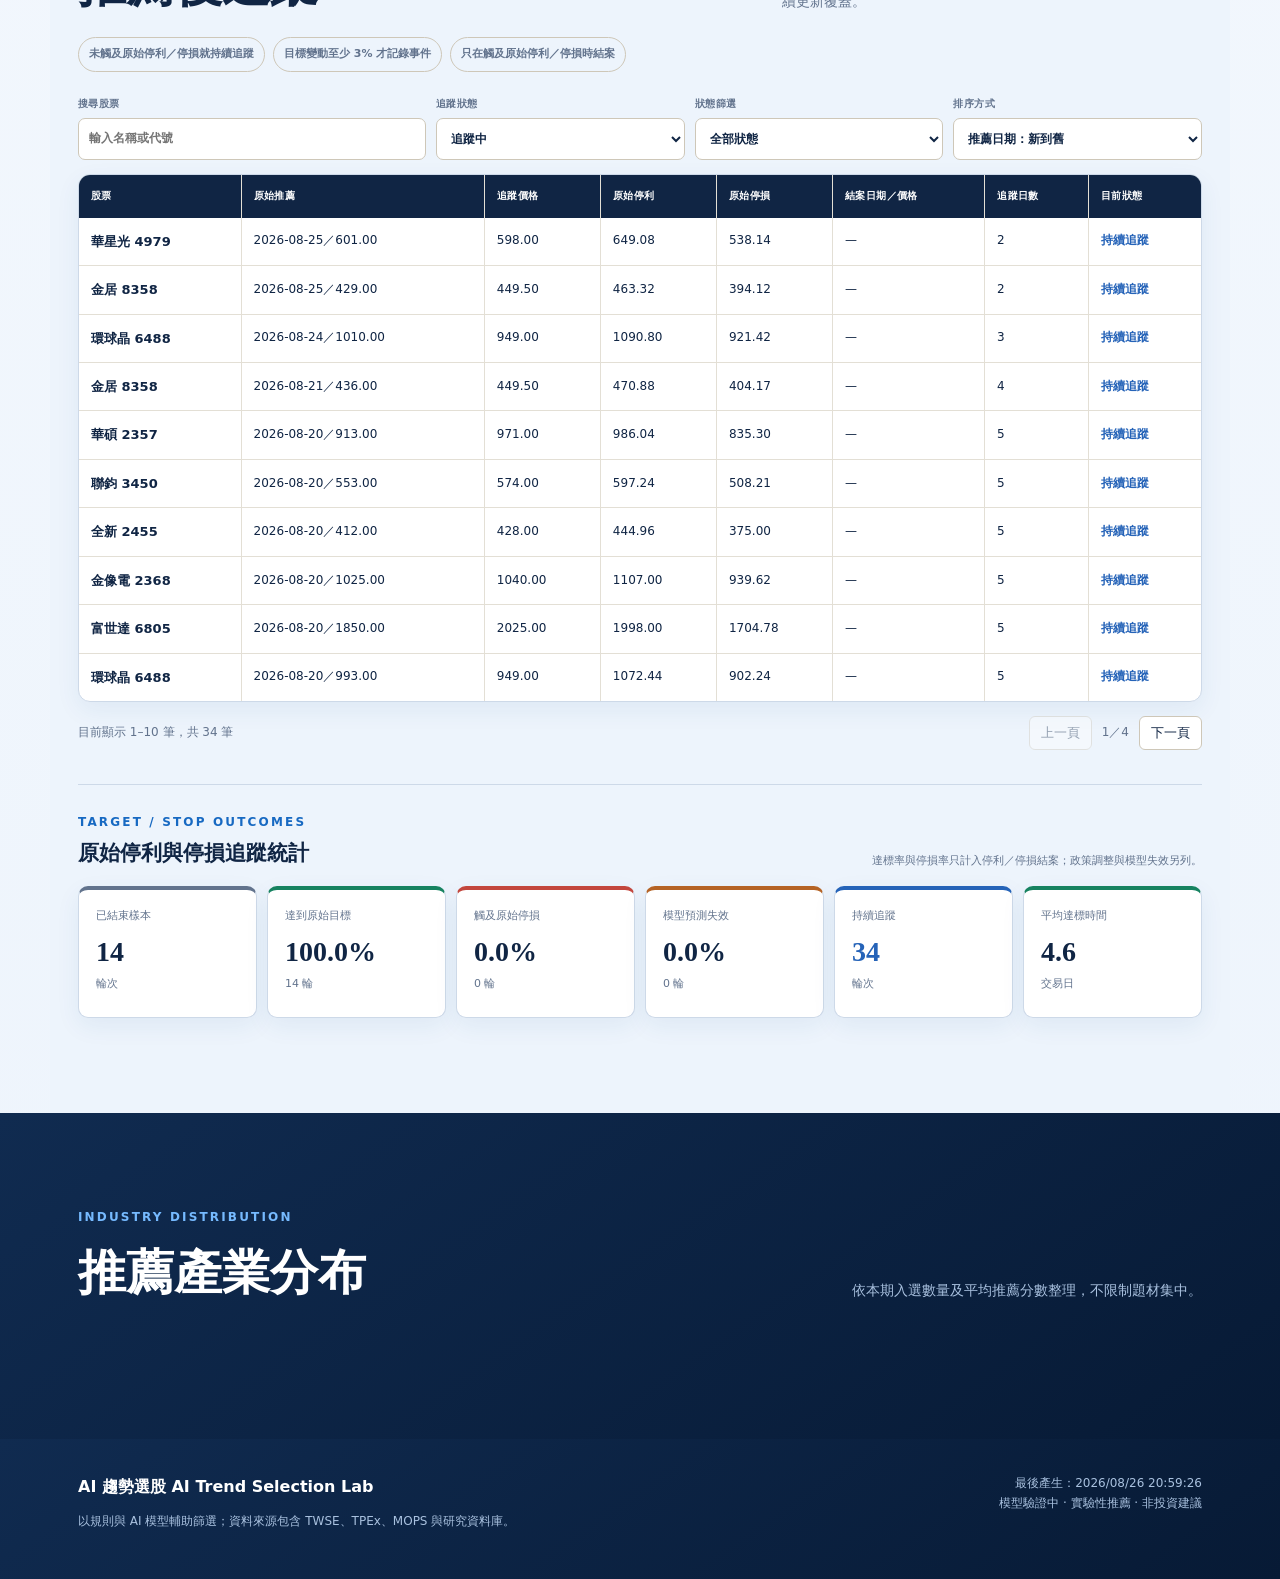
==== commit 906c842b: "Update recommendation page for 2026-08-26" ====
--- a/institutional-v4-20d/index.html
+++ b/institutional-v4-20d/index.html
@@ -44,7 +44,7 @@
           <div><dt>資料日期</dt><dd data-as-of>—</dd></div>
           <div><dt>更新時間</dt><dd data-generated>—</dd></div>
           <div><dt>資料狀態</dt><dd class="status-dot" data-status>載入中</dd></div>
-          <div><dt>合格門檻</dt><dd>風險 ≤35／分數 ≥65</dd></div>
+          <div><dt>合格門檻</dt><dd>風險 ≤35／分數 ≥70</dd></div>
         </dl>
       </aside>
     </section>
--- a/institutional-v4-20d/styles.css
+++ b/institutional-v4-20d/styles.css
@@ -295,7 +295,7 @@
   .method-toggle { gap:7px; }
   .method-toggle b { width:30px; height:30px; }
 }
-/* Local-only institutional_v4_20d identity banner. */
+/* Blue-site identity banner. */
 .local-model-banner {
   position: sticky;
   top: 0;
@@ -324,7 +324,7 @@
   }
 }
 
-/* institutional_v4_20d local identity: blue research palette. */
+/* Blue-site research palette. */
 :root {
   --ink: #102544;
   --muted: #62738d;
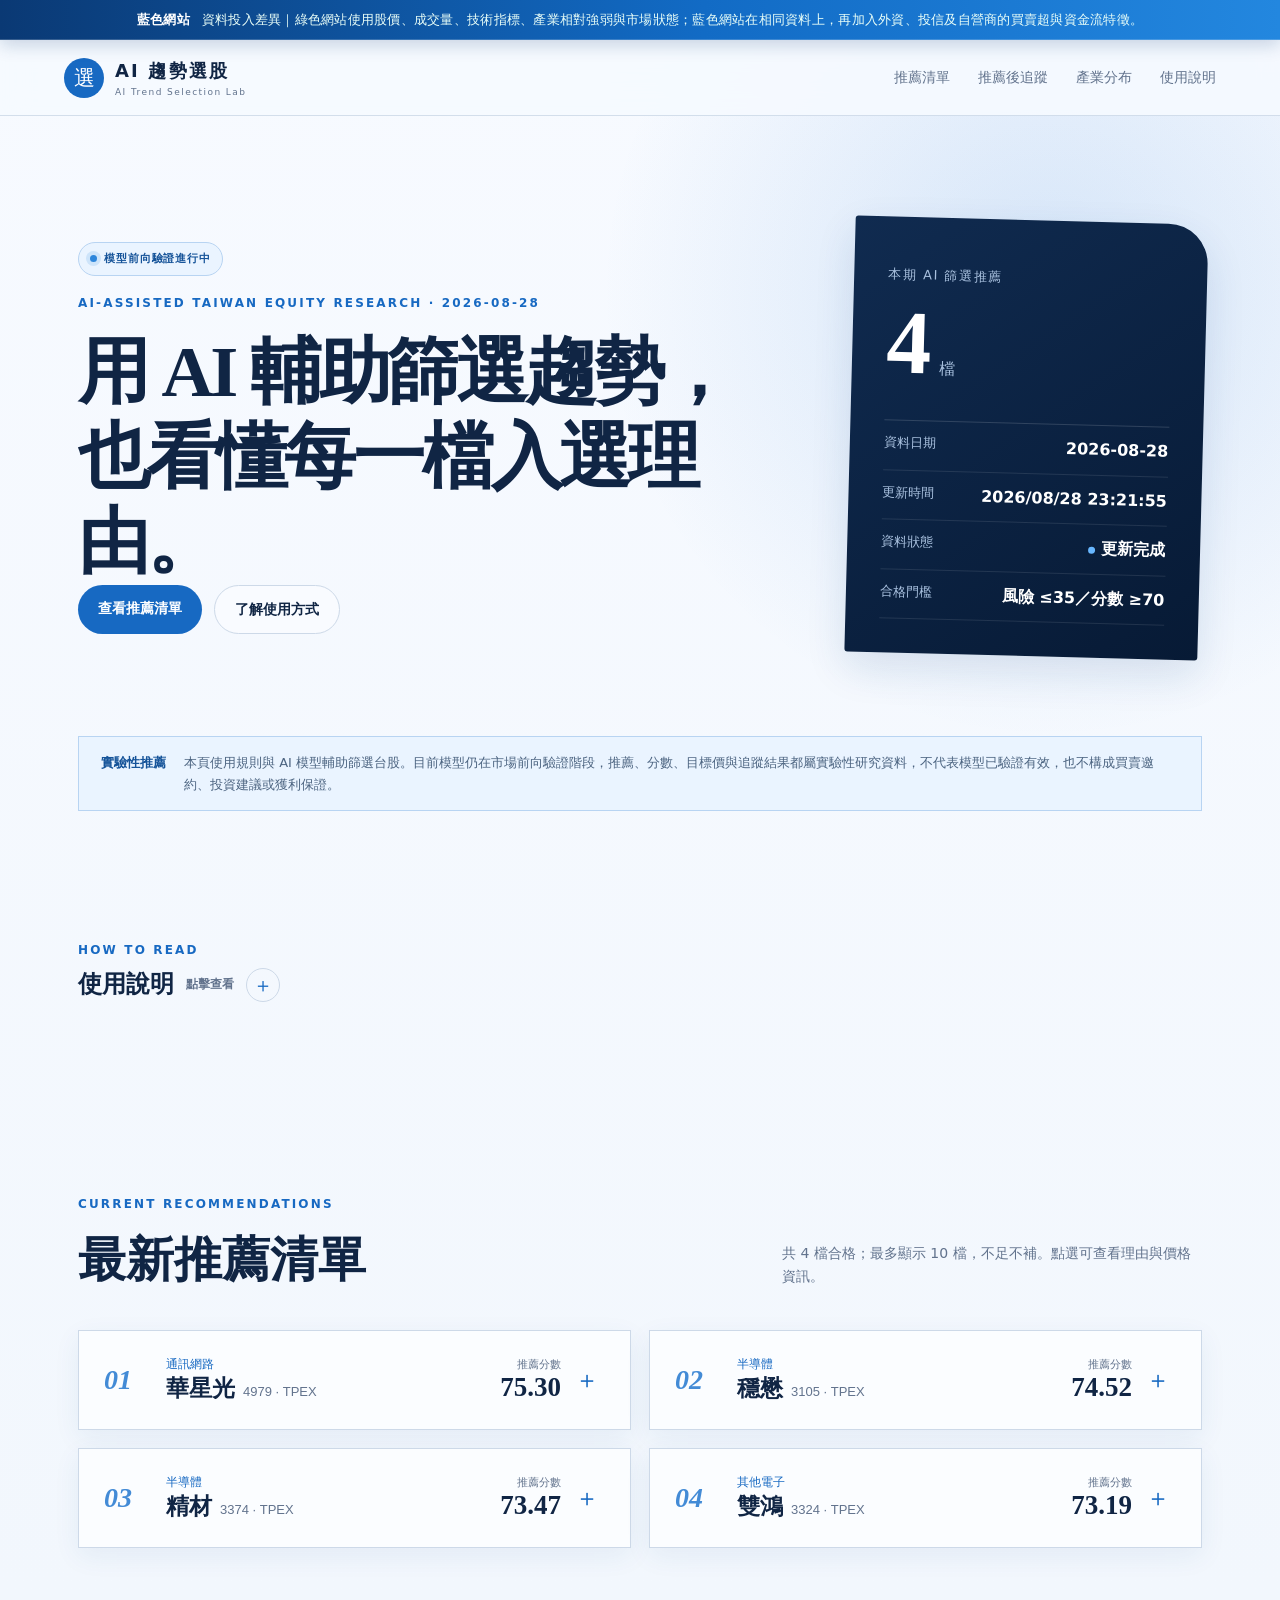
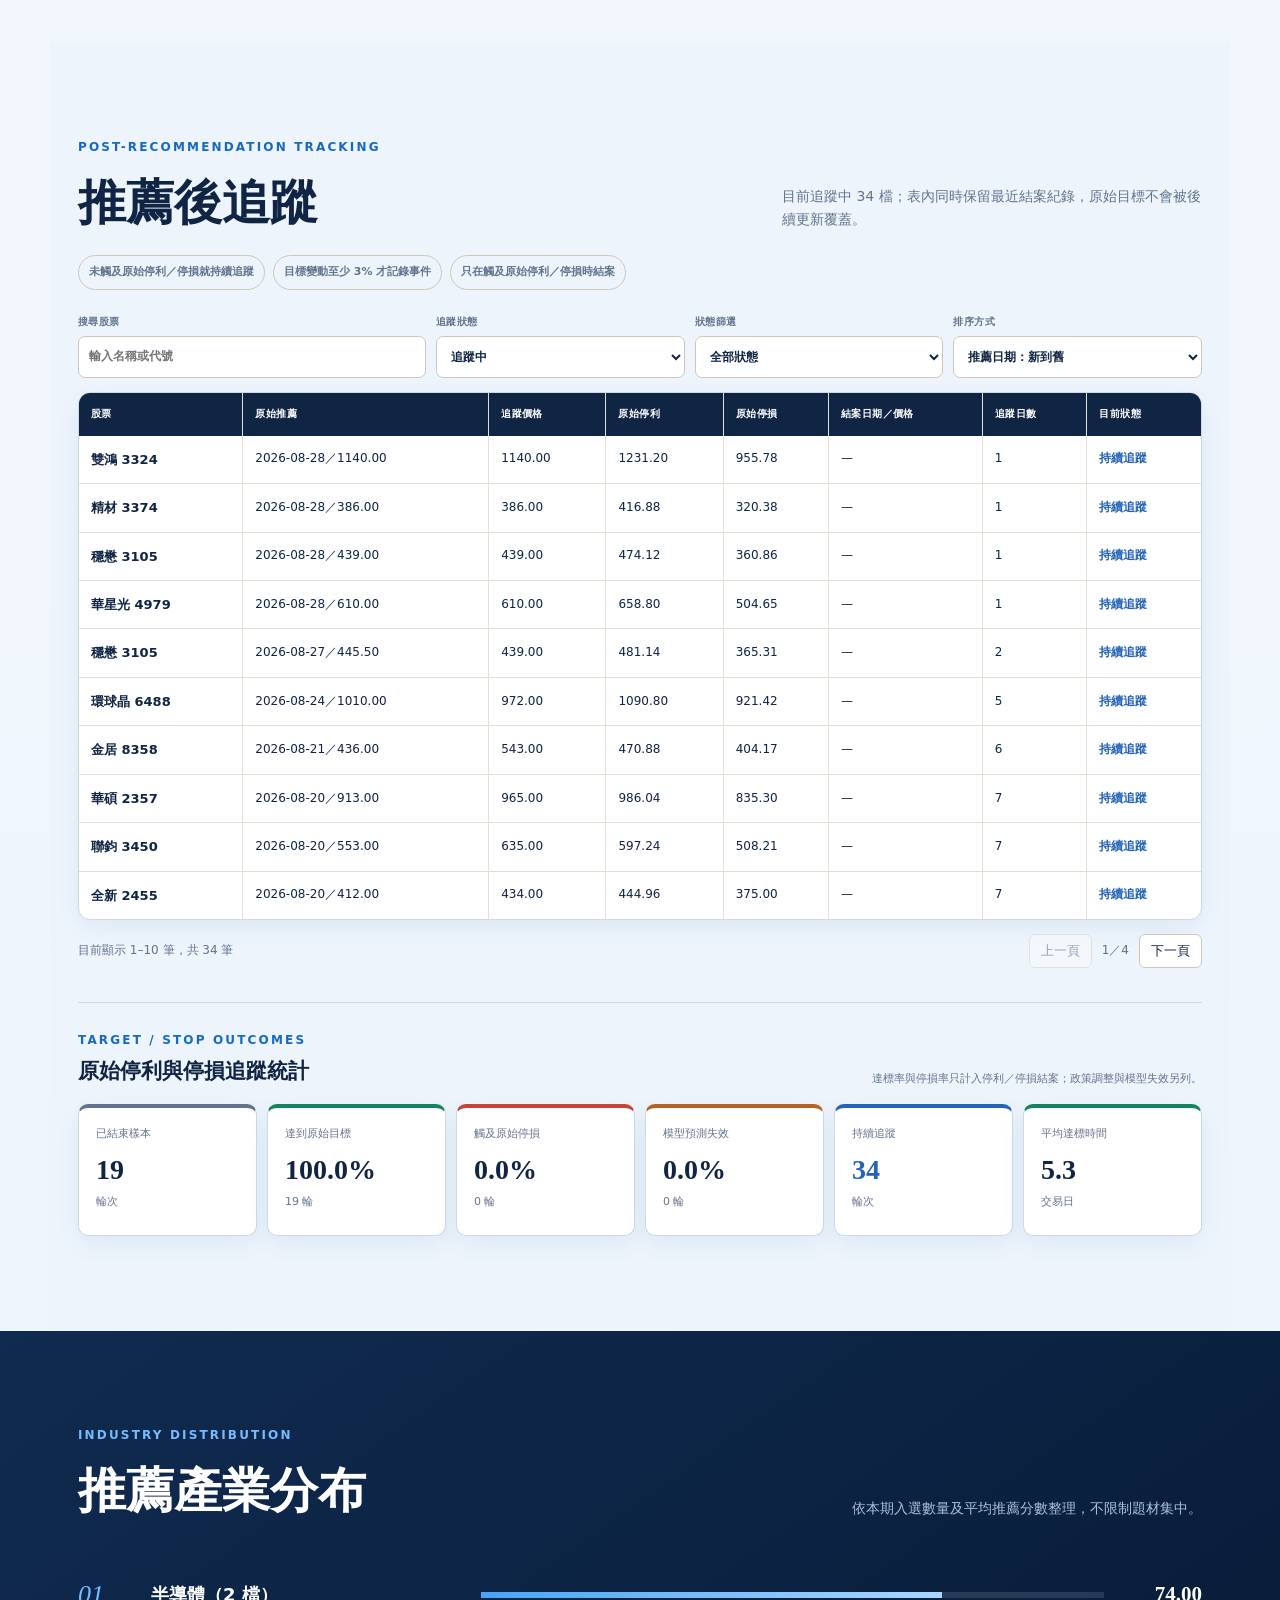
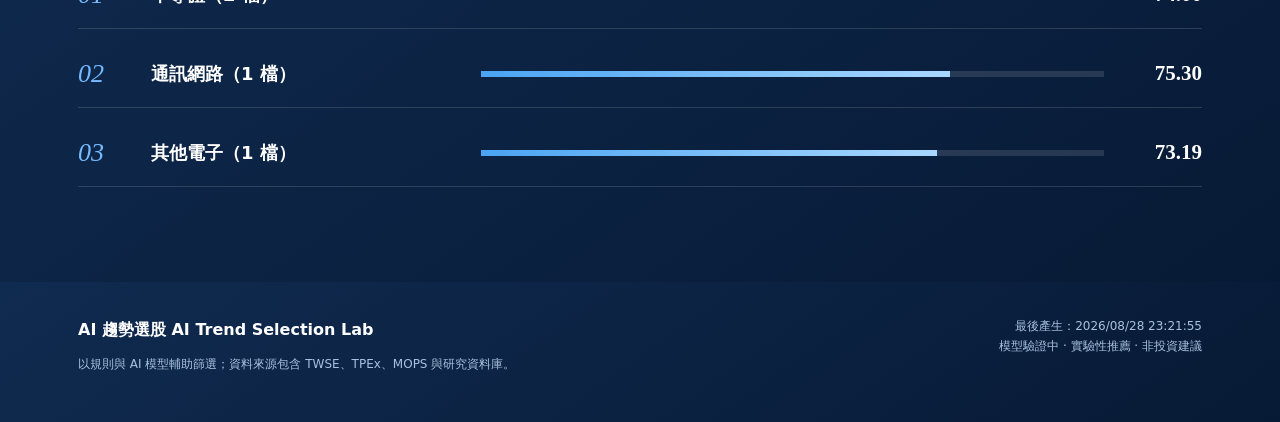
==== commit c6de6113: "Update recommendation page for 2026-08-28" ====
--- a/institutional-v4-20d/index.html
+++ b/institutional-v4-20d/index.html
@@ -229,7 +229,17 @@
     recommendationScript.onload = () => {
       const appScript = document.createElement("script");
       appScript.src = `app.js?v=${Date.now()}`;
+      appScript.onerror = () => {
+        document.querySelector("#load-message").textContent =
+          "頁面程式載入失敗，請重新整理；若仍失敗，請重新執行藍色網站啟動檔。";
+        document.querySelectorAll("[data-status]").forEach(el => el.textContent = "載入失敗");
+      };
       document.body.appendChild(appScript);
+    };
+    recommendationScript.onerror = () => {
+      document.querySelector("#load-message").textContent =
+        "推薦資料載入失敗，請重新執行藍色網站啟動檔。";
+      document.querySelectorAll("[data-status]").forEach(el => el.textContent = "無法載入資料");
     };
     document.body.appendChild(recommendationScript);
   </script>
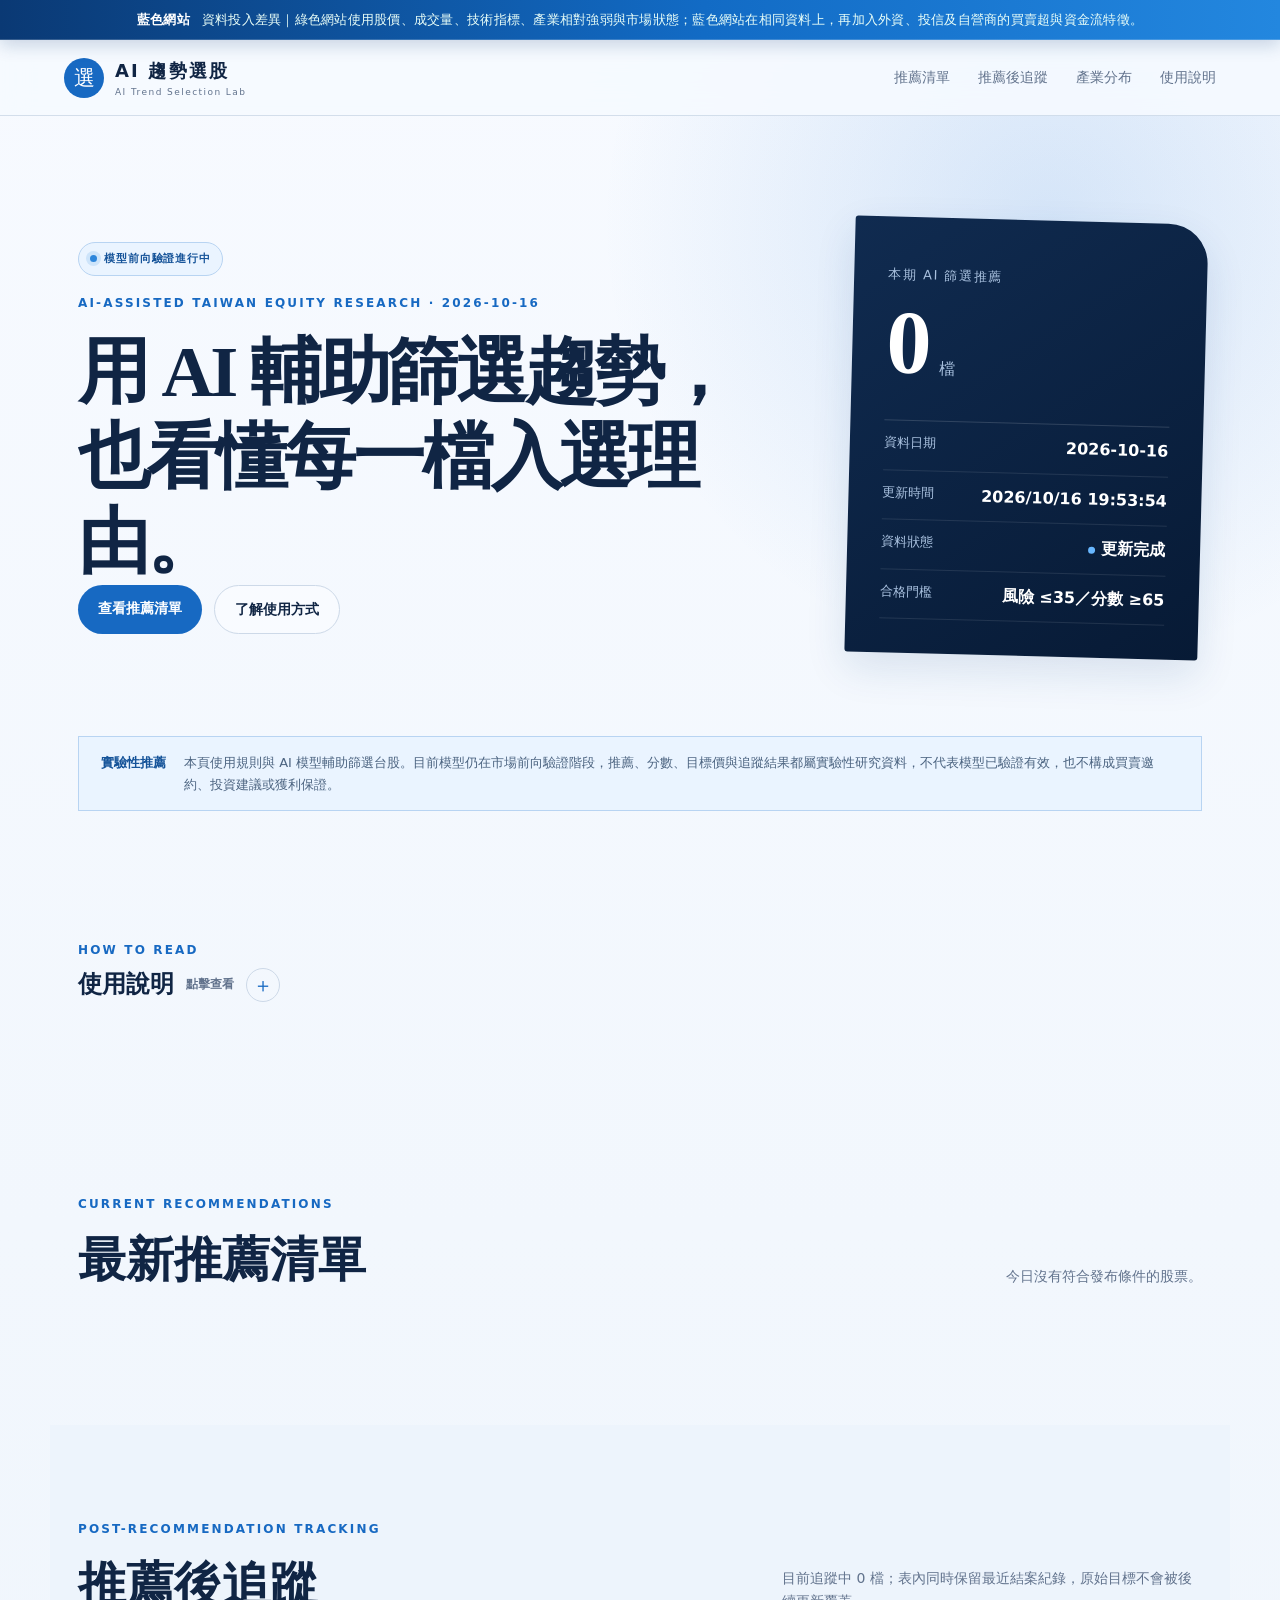
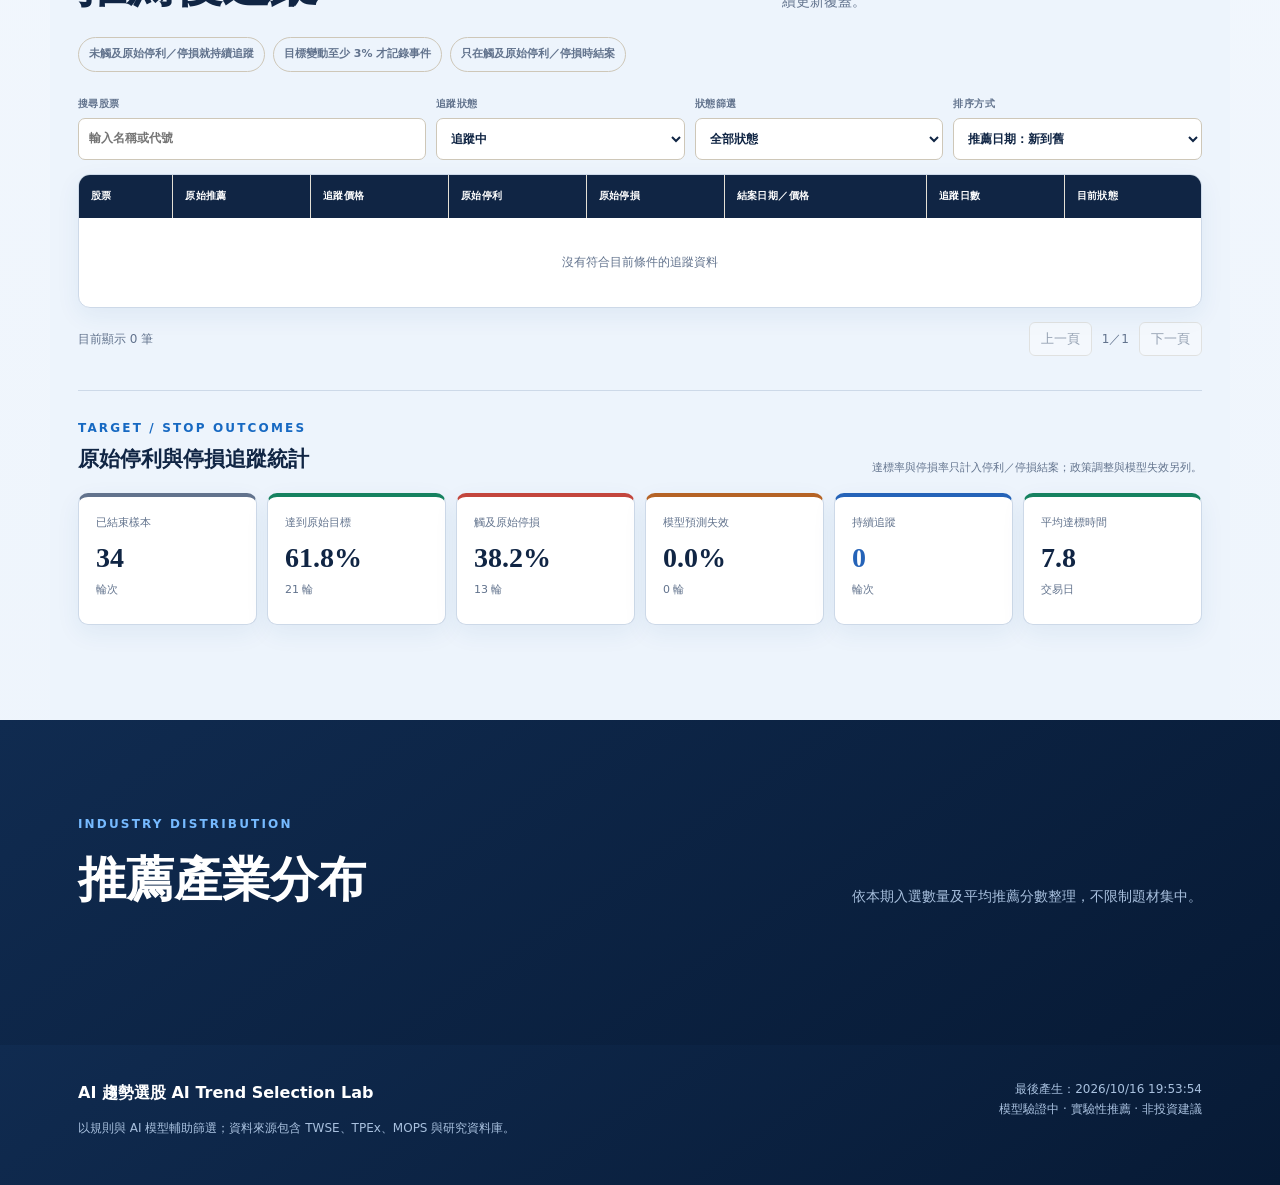
==== commit 222ec317: "Update recommendation page for 2026-10-16" ====
--- a/institutional-v4-20d/index.html
+++ b/institutional-v4-20d/index.html
@@ -44,7 +44,7 @@
           <div><dt>資料日期</dt><dd data-as-of>—</dd></div>
           <div><dt>更新時間</dt><dd data-generated>—</dd></div>
           <div><dt>資料狀態</dt><dd class="status-dot" data-status>載入中</dd></div>
-          <div><dt>合格門檻</dt><dd>風險 ≤35／分數 ≥70</dd></div>
+          <div><dt>合格門檻</dt><dd>風險 ≤35／分數 ≥65</dd></div>
         </dl>
       </aside>
     </section>
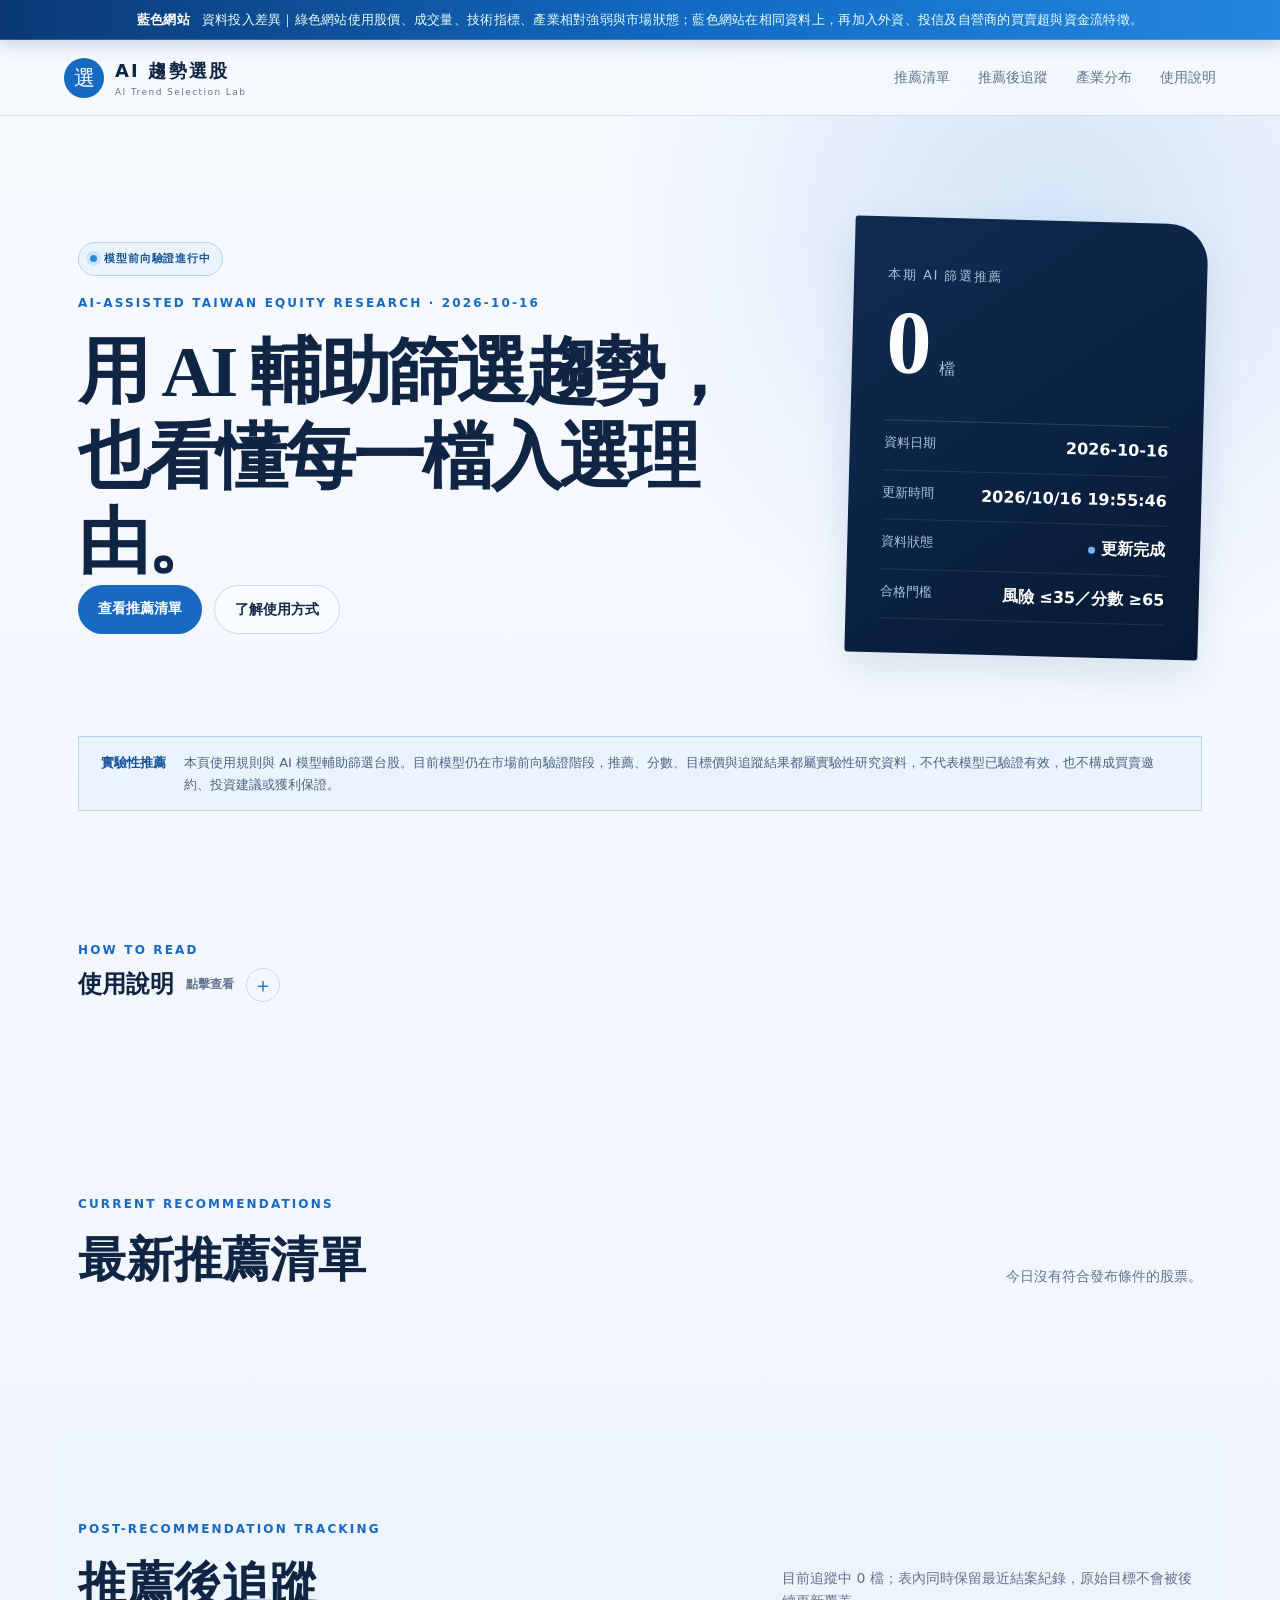
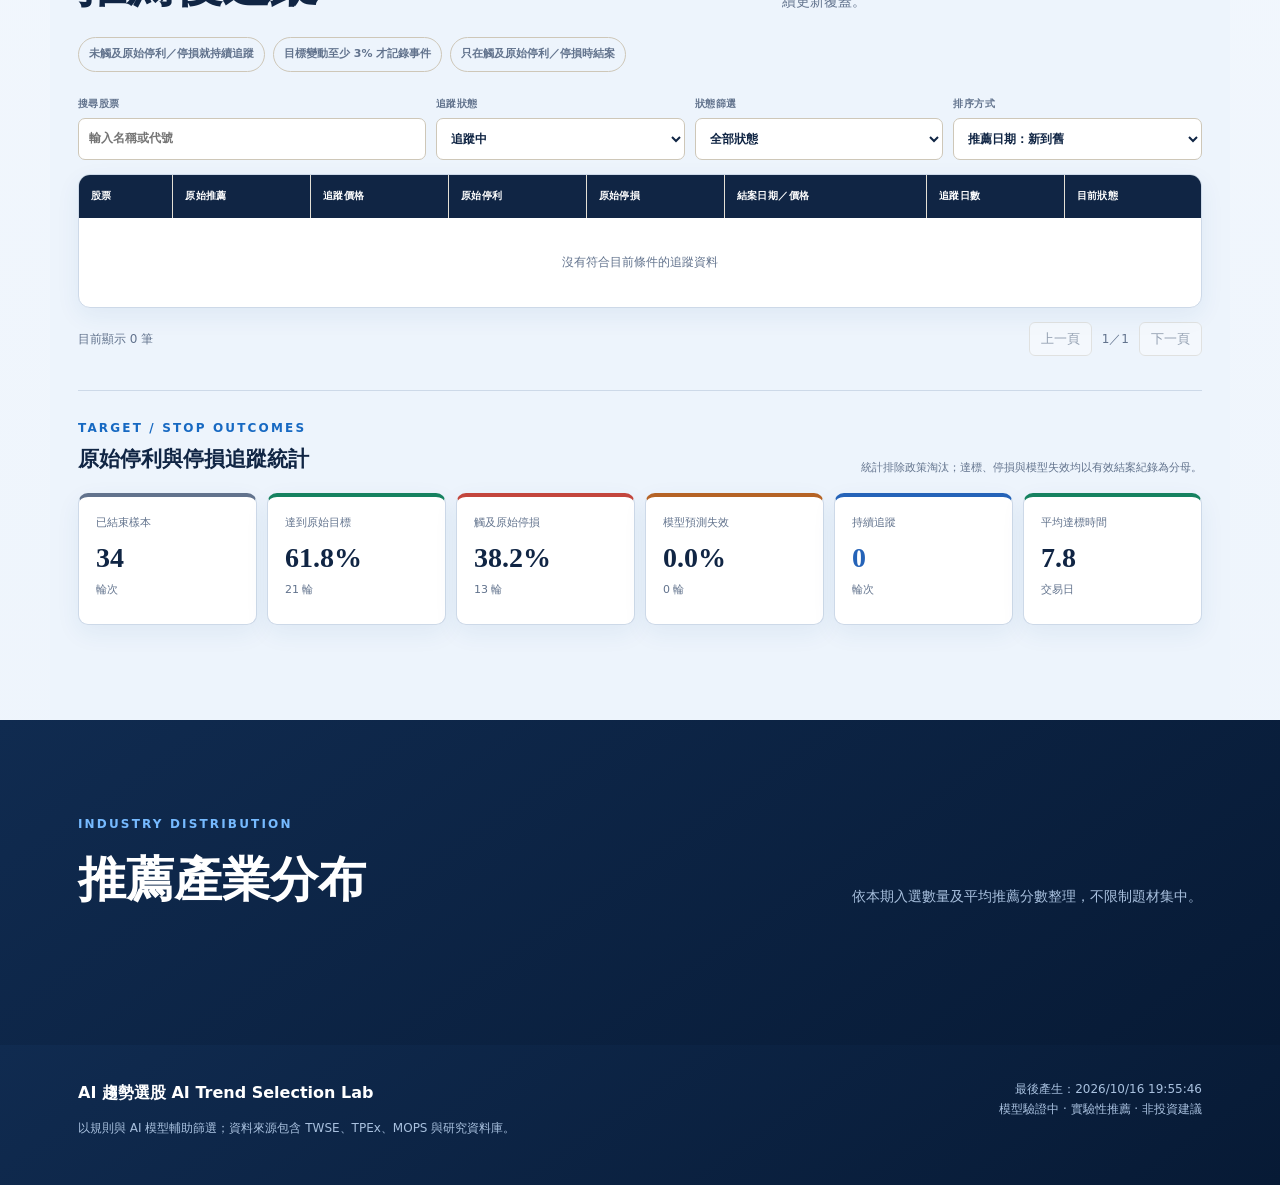
==== commit b4276c0d: "Update recommendation page for 2026-10-16" ====
--- a/institutional-v4-20d/index.html
+++ b/institutional-v4-20d/index.html
@@ -149,7 +149,7 @@
             <p class="eyebrow">TARGET / STOP OUTCOMES</p>
             <h3 id="tracking-statistics-title">原始停利與停損追蹤統計</h3>
           </div>
-          <p>達標率與停損率只計入停利／停損結案；政策調整與模型失效另列。</p>
+          <p>統計排除政策淘汰；達標、停損與模型失效均以有效結案紀錄為分母。</p>
         </div>
         <div class="tracking-stat-grid">
           <article class="tracking-stat-card neutral"><span>已結束樣本</span><strong data-tracking-stat="closed">0</strong><small>輪次</small></article>
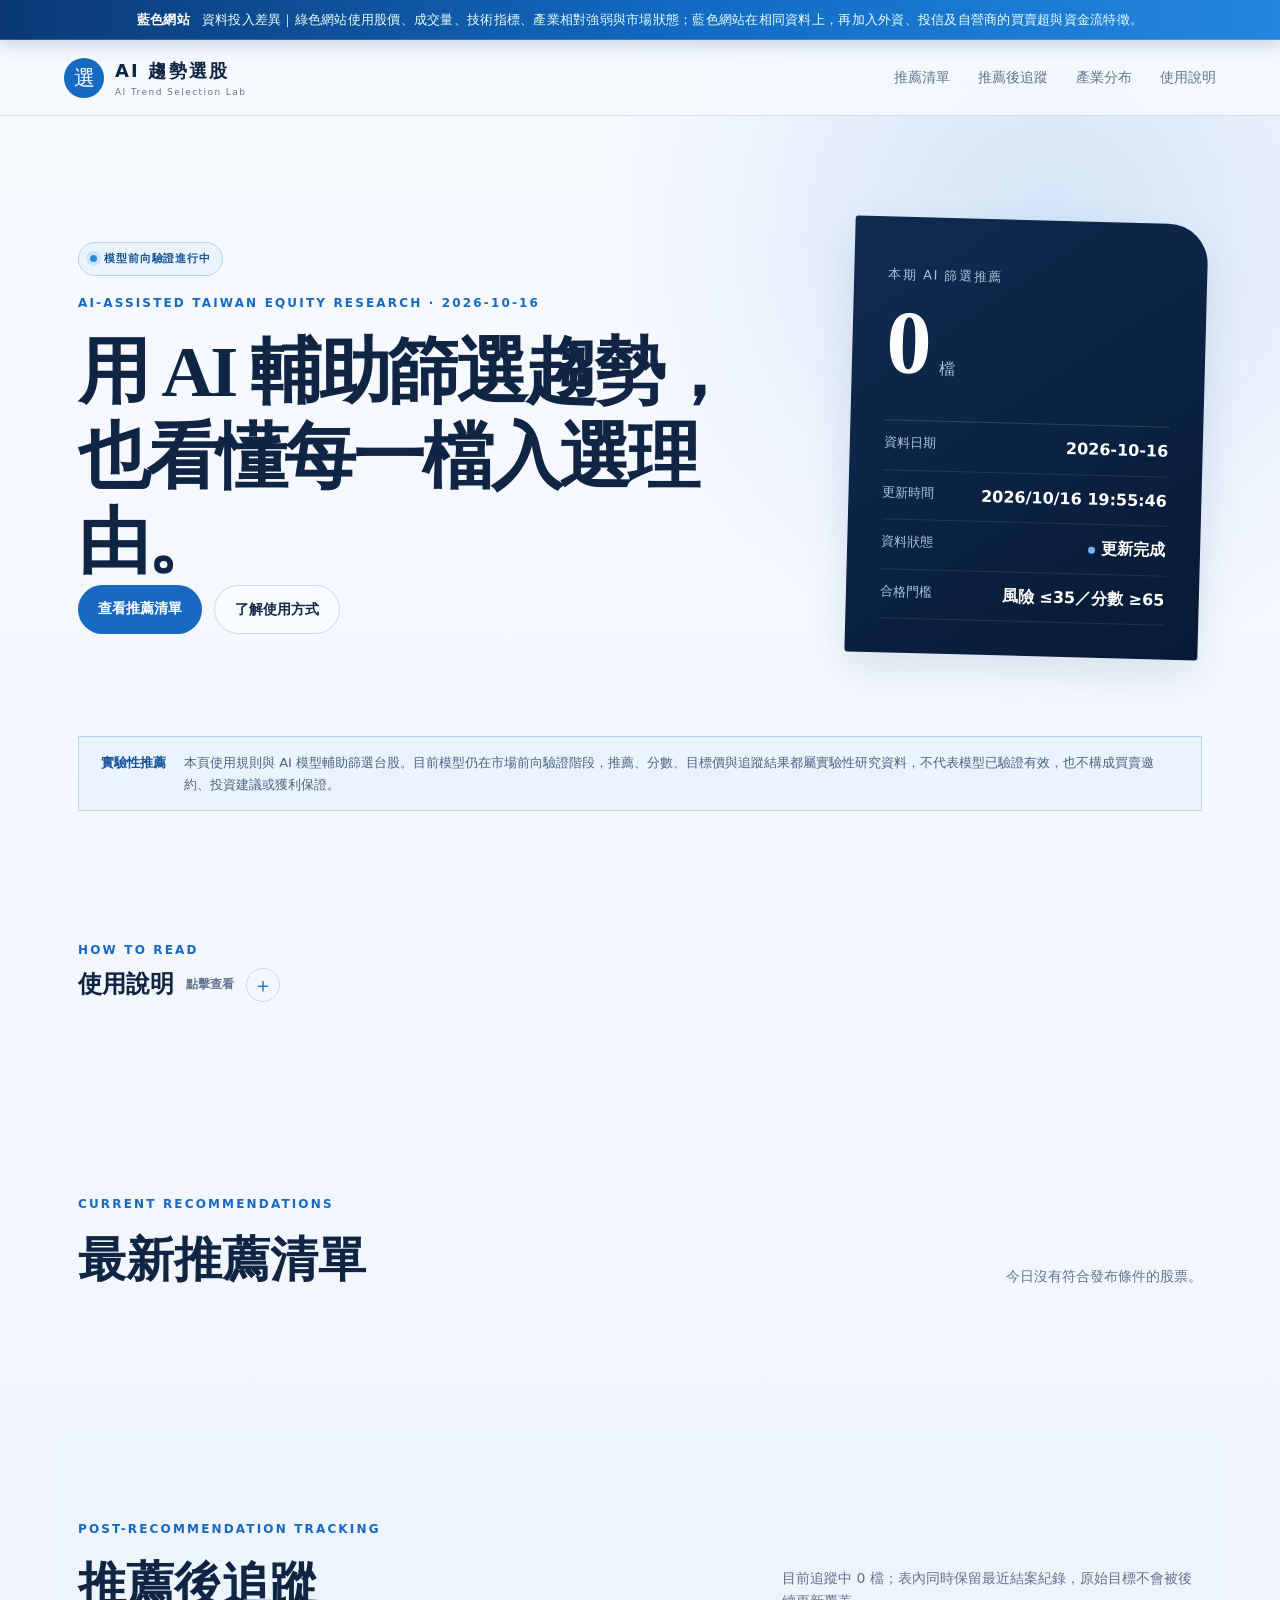
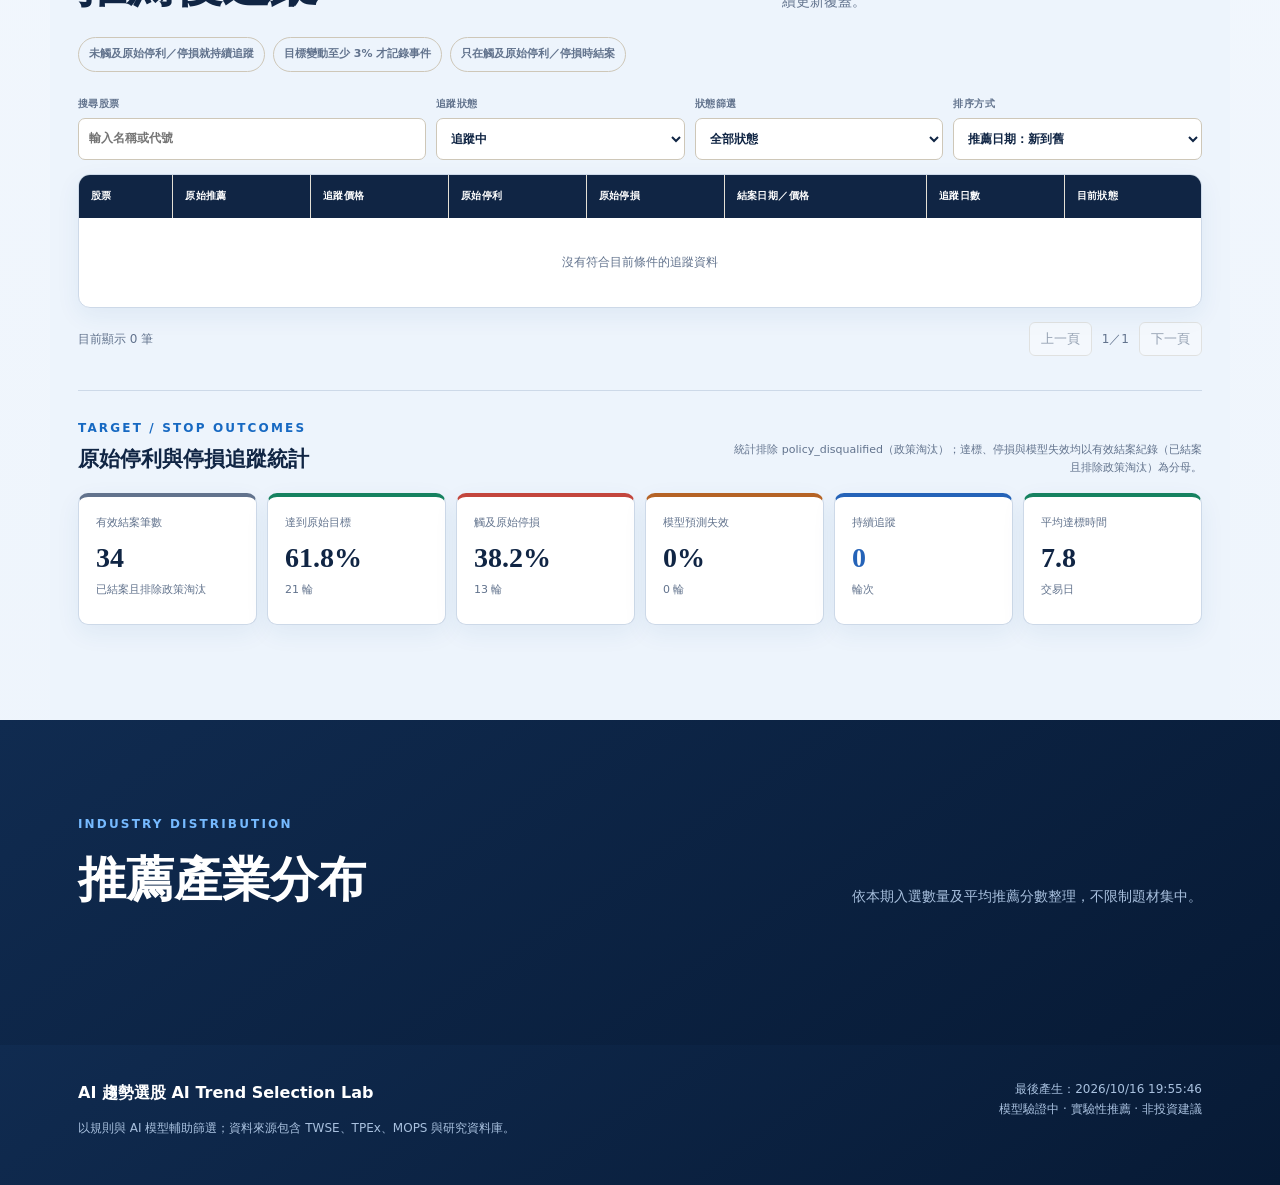
==== commit d3ca798f: "Update recommendation page for 2026-10-16" ====
--- a/institutional-v4-20d/index.html
+++ b/institutional-v4-20d/index.html
@@ -116,6 +116,7 @@
             <option value="target_reached">已達原始目標</option>
             <option value="stop_triggered">已跌破原始停損</option>
             <option value="model_expired">模型預測失效</option>
+            <option value="policy_disqualified">政策淘汰</option>
           </select>
         </label>
         <label>
@@ -149,10 +150,10 @@
             <p class="eyebrow">TARGET / STOP OUTCOMES</p>
             <h3 id="tracking-statistics-title">原始停利與停損追蹤統計</h3>
           </div>
-          <p>統計排除政策淘汰；達標、停損與模型失效均以有效結案紀錄為分母。</p>
+          <p>統計排除 policy_disqualified（政策淘汰）；達標、停損與模型失效均以有效結案紀錄（已結案且排除政策淘汰）為分母。</p>
         </div>
         <div class="tracking-stat-grid">
-          <article class="tracking-stat-card neutral"><span>已結束樣本</span><strong data-tracking-stat="closed">0</strong><small>輪次</small></article>
+          <article class="tracking-stat-card neutral"><span>有效結案筆數</span><strong data-tracking-stat="closed">0</strong><small>已結案且排除政策淘汰</small></article>
           <article class="tracking-stat-card success"><span>達到原始目標</span><strong data-tracking-stat="target-rate">—</strong><small data-tracking-stat="target-count">0 輪</small></article>
           <article class="tracking-stat-card danger"><span>觸及原始停損</span><strong data-tracking-stat="stop-rate">—</strong><small data-tracking-stat="stop-count">0 輪</small></article>
           <article class="tracking-stat-card warning"><span>模型預測失效</span><strong data-tracking-stat="expired-rate">—</strong><small data-tracking-stat="expired-count">0 輪</small></article>
